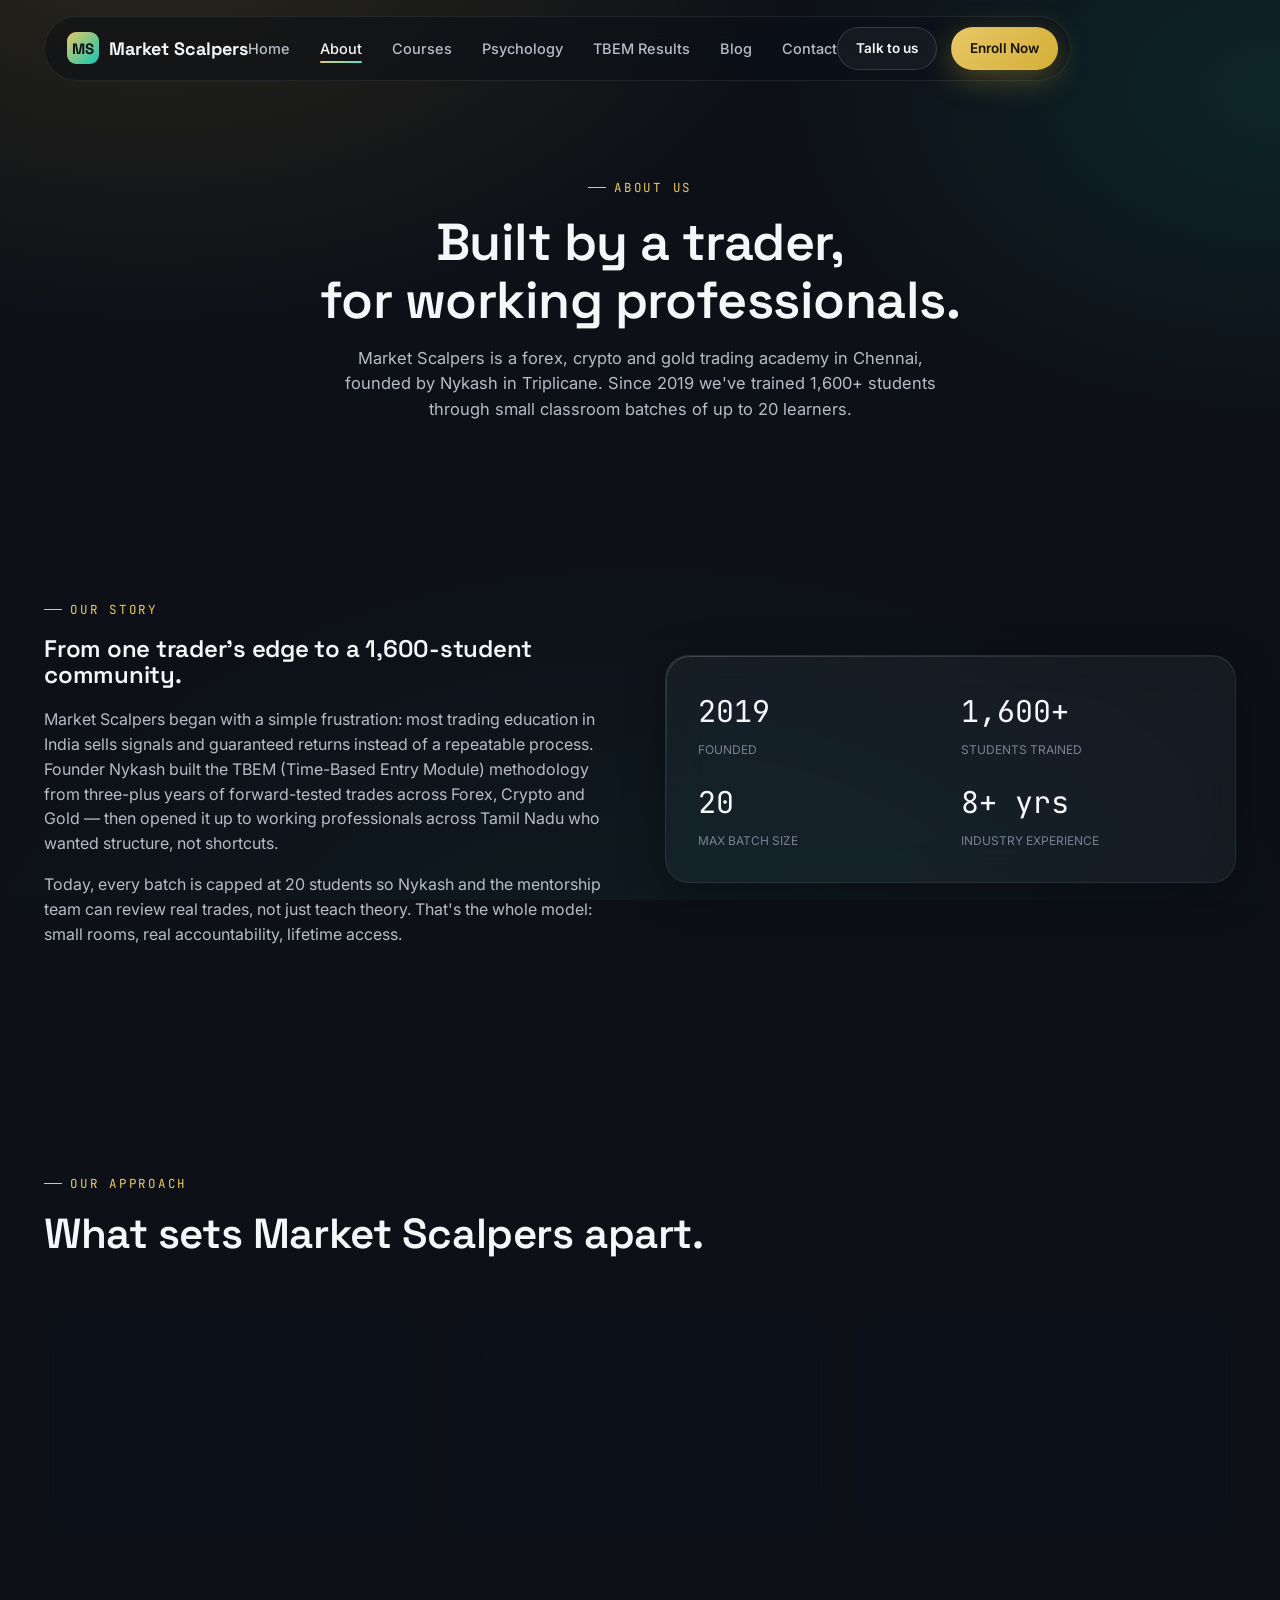
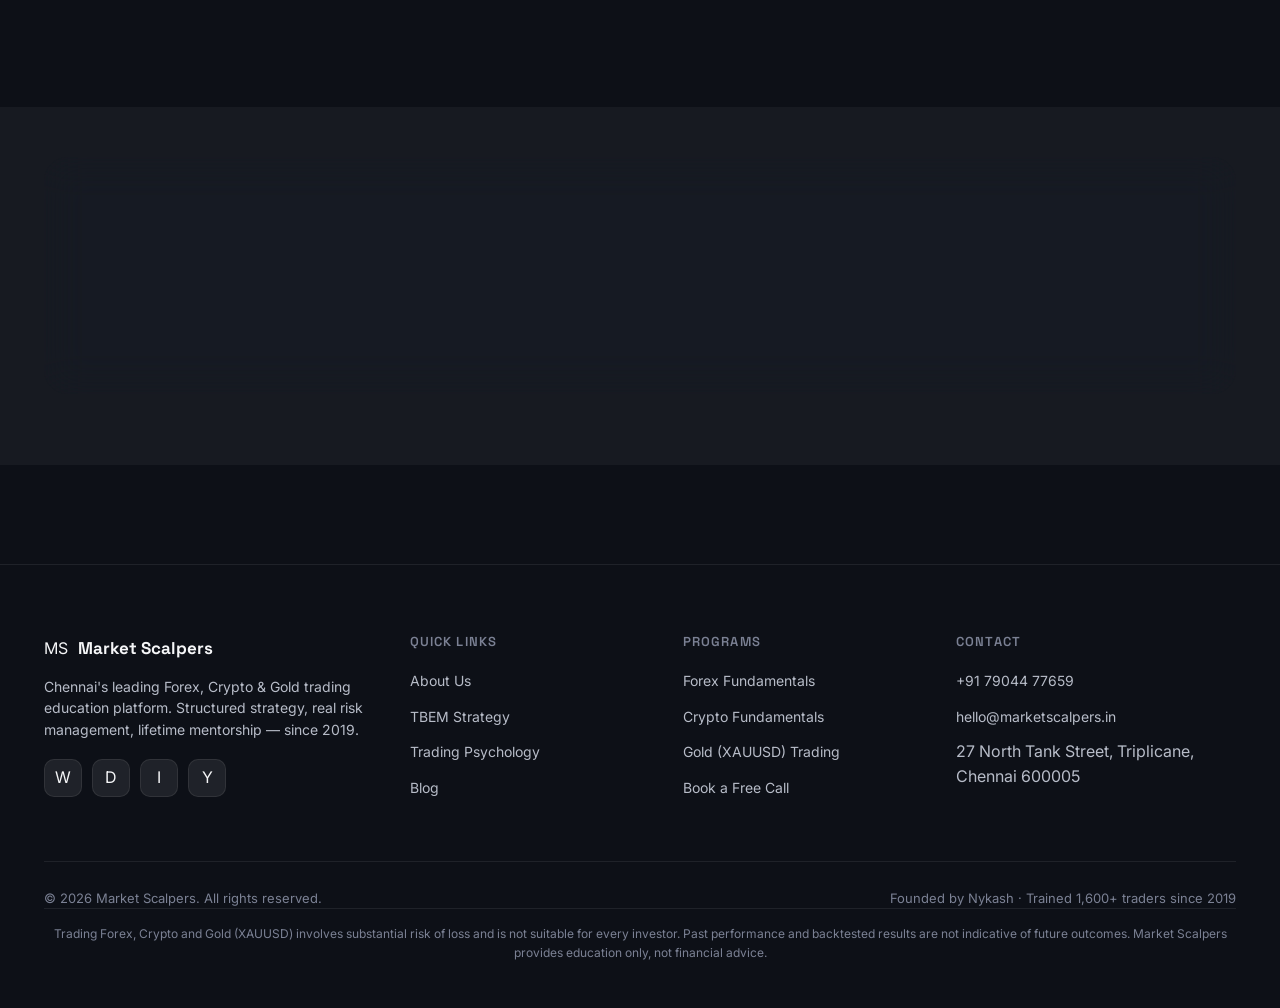
==== about.html @ cc059a49 "MS-WebApp-V1" ====
<!DOCTYPE html>
<html lang="en">
<head>
<meta charset="UTF-8">
<meta name="viewport" content="width=device-width, initial-scale=1.0">
<title>About Us — Market Scalpers | Chennai Trading Academy</title>
<meta name="description" content="Founded by Nykash in Triplicane, Chennai, Market Scalpers has trained 1,600+ traders since 2019 through the proprietary TBEM strategy.">
<link rel="stylesheet" href="css/style.css">
</head>
<body data-page="about">
<div id="nav-mount"></div>

<header class="page-hero">
  <div class="container">
    <div class="eyebrow">About Us</div>
    <h1>Built by a trader,<br>for working professionals.</h1>
    <p>Market Scalpers is a forex, crypto and gold trading academy in Chennai, founded by Nykash in Triplicane. Since 2019 we've trained 1,600+ students through small classroom batches of up to 20 learners.</p>
  </div>
</header>

<section>
  <div class="container">
    <div class="grid grid-2" style="align-items:center; gap:50px;">
      <div class="reveal">
        <div class="eyebrow">Our Story</div>
        <h2 style="margin-bottom:18px;">From one trader's edge to a 1,600-student community.</h2>
        <p style="color:var(--ink-1); margin-bottom:16px;">Market Scalpers began with a simple frustration: most trading education in India sells signals and guaranteed returns instead of a repeatable process. Founder Nykash built the TBEM (Time-Based Entry Module) methodology from three-plus years of forward-tested trades across Forex, Crypto and Gold — then opened it up to working professionals across Tamil Nadu who wanted structure, not shortcuts.</p>
        <p style="color:var(--ink-1);">Today, every batch is capped at 20 students so Nykash and the mentorship team can review real trades, not just teach theory. That's the whole model: small rooms, real accountability, lifetime access.</p>
      </div>
      <div class="glass reveal" style="padding:32px; transition-delay:.1s;">
        <div class="grid grid-2" style="gap:20px;">
          <div><div class="stat-num gold" style="font-size:30px;">2019</div><div class="stat-label" style="color:var(--ink-2); font-size:12px; text-transform:uppercase; margin-top:6px;">Founded</div></div>
          <div><div class="stat-num teal" style="font-size:30px;">1,600+</div><div class="stat-label" style="color:var(--ink-2); font-size:12px; text-transform:uppercase; margin-top:6px;">Students Trained</div></div>
          <div><div class="stat-num gold" style="font-size:30px;">20</div><div class="stat-label" style="color:var(--ink-2); font-size:12px; text-transform:uppercase; margin-top:6px;">Max Batch Size</div></div>
          <div><div class="stat-num teal" style="font-size:30px;">8+ yrs</div><div class="stat-label" style="color:var(--ink-2); font-size:12px; text-transform:uppercase; margin-top:6px;">Industry Experience</div></div>
        </div>
      </div>
    </div>
  </div>
</section>

<section>
  <div class="container">
    <div class="section-head reveal">
      <div class="eyebrow">Our Approach</div>
      <h2>What sets Market Scalpers apart.</h2>
    </div>
    <div class="grid grid-3">
      <div class="feature-card glass reveal">
        <div class="icon">🎯</div>
        <h3>Concept-First Teaching</h3>
        <p>Order Blocks, FVGs, liquidity, rejections and news impact — taught as a decision framework, not a checklist of indicators.</p>
      </div>
      <div class="feature-card glass reveal" style="transition-delay:.08s">
        <div class="icon">🧠</div>
        <h3>Psychology Built In</h3>
        <p>Every program includes a dedicated trading psychology module addressing FOMO, revenge trading and overleveraging.</p>
      </div>
      <div class="feature-card glass reveal" style="transition-delay:.16s">
        <div class="icon">🤝</div>
        <h3>Direct Mentorship</h3>
        <p>Small batches mean direct, personalized guidance from founder Nykash — not a pre-recorded course you watch alone.</p>
      </div>
    </div>
  </div>
</section>

<section>
  <div class="container">
    <div class="glass reveal" style="padding:44px; text-align:center;">
      <h2 style="margin-bottom:16px;">Ready to trade with a system?</h2>
      <p style="color:var(--ink-1); margin-bottom:26px;">Join 1,600+ traders who chose structured education over expensive guesswork.</p>
      <a href="courses.html" class="btn btn-primary">Explore Our Courses</a>
    </div>
  </div>
</section>

<div id="footer-mount"></div>
<script src="js/main.js"></script>
</body>
</html>
---- css/style.css ----
/* ==========================================================================
   MARKET SCALPERS — Design System
   Palette: charcoal-navy base, warm gold (XAU) + electric teal (digital) accent
   Type: Space Grotesk (display) / Inter (body) / JetBrains Mono (data)
   ========================================================================== */

@import url('https://fonts.googleapis.com/css2?family=Space+Grotesk:wght@500;600;700&family=Inter:wght@400;500;600;700&family=JetBrains+Mono:wght@400;500;700&display=swap');

:root{
  /* Core palette */
  --bg-0:#080A10;          /* deepest background */
  --bg-1:#0D1017;          /* base background */
  --bg-2:#12151E;          /* raised background */
  --ink-0:#F5F6F8;         /* primary text */
  --ink-1:#B7BCC8;         /* secondary text */
  --ink-2:#7B8194;         /* muted text */

  --gold-500:#D4AF37;
  --gold-400:#E8C766;
  --gold-glow: rgba(212,175,55,.35);

  --teal-500:#12C7B4;
  --teal-400:#4FE3D3;
  --teal-glow: rgba(18,199,180,.35);

  --red-500:#E5484D;
  --green-500:#2FBF71;

  --line-0: rgba(255,255,255,.08);
  --line-1: rgba(255,255,255,.14);
  --glass-fill: rgba(255,255,255,.045);
  --glass-fill-strong: rgba(255,255,255,.08);

  --radius-s: 10px;
  --radius-m: 16px;
  --radius-l: 24px;
  --radius-xl: 32px;

  --shadow-soft: 0 10px 40px rgba(0,0,0,.35);
  --shadow-deep: 0 25px 70px rgba(0,0,0,.5);

  --ease: cubic-bezier(.16,.8,.28,1);
}

*{box-sizing:border-box; margin:0; padding:0;}
html{scroll-behavior:smooth;}
html,body{height:100%;}

body{
  background: var(--bg-1);
  color: var(--ink-0);
  font-family:'Inter', system-ui, sans-serif;
  font-size:16px;
  line-height:1.55;
  -webkit-font-smoothing:antialiased;
  overflow-x:hidden;
  position:relative;
}

/* Ambient background: layered radial glows + faint grid, gives glass panels something to refract */
body::before{
  content:"";
  position:fixed; inset:0; z-index:-2;
  background:
    radial-gradient(1100px 700px at 12% -10%, rgba(212,175,55,.14), transparent 60%),
    radial-gradient(900px 600px at 100% 10%, rgba(18,199,180,.12), transparent 55%),
    radial-gradient(1200px 900px at 50% 120%, rgba(18,199,180,.08), transparent 60%),
    var(--bg-1);
}
body::after{
  content:"";
  position:fixed; inset:0; z-index:-1; opacity:.35; pointer-events:none;
  background-image:
    linear-gradient(rgba(255,255,255,.025) 1px, transparent 1px),
    linear-gradient(90deg, rgba(255,255,255,.025) 1px, transparent 1px);
  background-size: 42px 42px;
  mask-image: radial-gradient(ellipse 100% 80% at 50% 0%, black, transparent 75%);
}

h1,h2,h3,h4{
  font-family:'Space Grotesk', sans-serif;
  font-weight:600;
  letter-spacing:-.01em;
  line-height:1.12;
  color:var(--ink-0);
}
.mono, .price, .ticker, .stat-num, code{ font-family:'JetBrains Mono', monospace; }

a{ color:inherit; text-decoration:none; }
ul{ list-style:none; }
img{ max-width:100%; display:block; }
button{ font-family:inherit; cursor:pointer; }

.container{
  width:100%;
  max-width:1240px;
  margin:0 auto;
  padding:0 24px;
}
section{ position:relative; padding:110px 0; }
@media (max-width:900px){ section{ padding:76px 0; } }
@media (max-width:560px){ section{ padding:56px 0; } .container{ padding:0 18px; } }

.eyebrow{
  display:inline-flex; align-items:center; gap:8px;
  font-family:'JetBrains Mono', monospace;
  font-size:12.5px; letter-spacing:.14em; text-transform:uppercase;
  color:var(--gold-400);
  margin-bottom:16px;
}
.eyebrow::before{ content:""; width:18px; height:1px; background:var(--gold-400); display:inline-block; }

.section-head{ max-width:680px; margin-bottom:56px; }
.section-head h2{ font-size:clamp(28px,4vw,42px); margin-bottom:14px; }
.section-head p{ color:var(--ink-1); font-size:17px; }

/* ---------- Glassmorphism core ---------- */
.glass{
  background: var(--glass-fill);
  border:1px solid var(--line-0);
  border-radius: var(--radius-l);
  backdrop-filter: blur(20px) saturate(140%);
  -webkit-backdrop-filter: blur(20px) saturate(140%);
  box-shadow: var(--shadow-soft), inset 0 1px 0 rgba(255,255,255,.06);
  position:relative;
}
.glass::before{
  content:"";
  position:absolute; inset:0; border-radius:inherit;
  padding:1px;
  background:linear-gradient(160deg, rgba(255,255,255,.16), rgba(255,255,255,0) 40%);
  -webkit-mask: linear-gradient(#000 0 0) content-box, linear-gradient(#000 0 0);
  -webkit-mask-composite: xor; mask-composite: exclude;
  pointer-events:none;
}
.glass-strong{ background:var(--glass-fill-strong); }

/* ---------- Buttons ---------- */
.btn{
  display:inline-flex; align-items:center; justify-content:center; gap:8px;
  padding:14px 26px; border-radius:999px;
  font-weight:600; font-size:15px;
  border:1px solid transparent;
  transition:transform .25s var(--ease), box-shadow .25s var(--ease), background .25s var(--ease), border-color .25s var(--ease);
  white-space:nowrap;
}
.btn-primary{
  background:linear-gradient(135deg, var(--gold-400), var(--gold-500));
  color:#161006;
  box-shadow:0 8px 30px var(--gold-glow);
}
.btn-primary:hover{ transform:translateY(-2px); box-shadow:0 12px 36px var(--gold-glow); }
.btn-ghost{
  background:var(--glass-fill);
  border-color:var(--line-1);
  color:var(--ink-0);
  backdrop-filter:blur(12px);
}
.btn-ghost:hover{ border-color:var(--teal-500); color:var(--teal-400); transform:translateY(-2px); }
.btn-sm{ padding:10px 18px; font-size:13.5px; }

/* ---------- Nav ---------- */
.site-nav{
  position:fixed; top:0; left:0; right:0; z-index:100;
  padding:16px 0;
}
.nav-inner{
  max-width:1240px; margin:0 auto; padding:0 24px;
  display:flex; align-items:center; justify-content:space-between;
}
.nav-glass{
  background:rgba(13,16,23,.55);
  border:1px solid var(--line-0);
  backdrop-filter:blur(18px) saturate(160%);
  -webkit-backdrop-filter:blur(18px) saturate(160%);
  border-radius:999px;
  padding:10px 12px 10px 22px;
  display:flex; align-items:center; justify-content:space-between;
  transition:background .3s var(--ease), box-shadow .3s var(--ease);
}
.site-nav.scrolled .nav-glass{ box-shadow:var(--shadow-soft); background:rgba(13,16,23,.78); }
.brand{ display:flex; align-items:center; gap:10px; font-family:'Space Grotesk',sans-serif; font-weight:700; font-size:18px; }
.brand .mark{
  width:32px; height:32px; border-radius:9px;
  background:linear-gradient(135deg, var(--gold-400), var(--teal-500));
  display:flex; align-items:center; justify-content:center;
  color:#0B0E14; font-size:15px; font-weight:800;
}
.nav-links{ display:flex; align-items:center; gap:30px; }
.nav-links a{ font-size:14.5px; font-weight:500; color:var(--ink-1); transition:color .2s; position:relative; }
.nav-links a:hover, .nav-links a.active{ color:var(--ink-0); }
.nav-links a.active::after{
  content:""; position:absolute; left:0; right:0; bottom:-6px; height:2px;
  background:linear-gradient(90deg, var(--gold-400), var(--teal-400)); border-radius:2px;
}
.nav-cta{ display:flex; align-items:center; gap:14px; }
.nav-toggle{ display:none; background:none; border:none; color:var(--ink-0); font-size:22px; }

@media (max-width:900px){
  .nav-links{
    position:fixed; top:78px; left:20px; right:20px;
    flex-direction:column; align-items:flex-start; gap:0;
    background:rgba(13,16,23,.92); backdrop-filter:blur(20px);
    border:1px solid var(--line-0); border-radius:20px; padding:10px;
    transform:translateY(-12px) scale(.98); opacity:0; pointer-events:none;
    transition:all .3s var(--ease);
  }
  .nav-links.open{ transform:translateY(0) scale(1); opacity:1; pointer-events:auto; }
  .nav-links a{ width:100%; padding:13px 14px; border-radius:12px; }
  .nav-links a:hover{ background:var(--glass-fill); }
  .nav-toggle{ display:block; }
  .nav-cta .btn-ghost{ display:none; }
}

/* ---------- Ticker strip ---------- */
.ticker-bar{
  position:relative;
  border-top:1px solid var(--line-0); border-bottom:1px solid var(--line-0);
  background:var(--glass-fill);
  backdrop-filter:blur(14px);
  overflow:hidden;
  padding:13px 0;
}
.ticker-track{
  display:flex; gap:0; width:max-content;
  animation:ticker-scroll 38s linear infinite;
}
.ticker-bar:hover .ticker-track{ animation-play-state:paused; }
@keyframes ticker-scroll{ from{ transform:translateX(0);} to{ transform:translateX(-50%);} }
.ticker-item{
  display:flex; align-items:center; gap:10px;
  padding:0 28px; border-right:1px solid var(--line-0);
  font-size:14px; white-space:nowrap;
}
.ticker-item .sym{ font-weight:700; color:var(--ink-0); font-family:'JetBrains Mono',monospace; }
.ticker-item .px{ font-family:'JetBrains Mono',monospace; color:var(--ink-1); }
.ticker-item .chg{ font-family:'JetBrains Mono',monospace; font-weight:600; padding:2px 7px; border-radius:6px; font-size:12.5px; }
.chg.up{ color:var(--green-500); background:rgba(47,191,113,.12); }
.chg.down{ color:var(--red-500); background:rgba(229,72,77,.12); }
.ticker-note{ text-align:center; font-size:11.5px; color:var(--ink-2); padding-top:8px; letter-spacing:.02em; }

/* ---------- Hero ---------- */
.hero{ padding:190px 0 90px; position:relative; }
.hero-grid{ display:grid; grid-template-columns:1.05fr .95fr; gap:60px; align-items:center; }
@media (max-width:980px){ .hero-grid{ grid-template-columns:1fr; } .hero{ padding:150px 0 60px; } }

.hero h1{
  font-size:clamp(38px,5.4vw,64px);
  margin-bottom:22px;
}
.hero h1 .accent{
  background:linear-gradient(120deg, var(--gold-400), var(--teal-400));
  -webkit-background-clip:text; background-clip:text; color:transparent;
}
.hero p.lead{ font-size:18px; color:var(--ink-1); max-width:520px; margin-bottom:34px; }
.hero-cta{ display:flex; gap:14px; flex-wrap:wrap; margin-bottom:44px; }
.hero-stats{ display:flex; gap:36px; flex-wrap:wrap; }
.hero-stats .stat-num{ font-size:26px; font-weight:700; color:var(--ink-0); }
.hero-stats .stat-label{ font-size:12px; color:var(--ink-2); text-transform:uppercase; letter-spacing:.08em; margin-top:4px; }

/* Signature element: annotated chart card */
.chart-card{
  padding:26px; border-radius:var(--radius-xl);
}
.chart-card .chart-head{ display:flex; justify-content:space-between; align-items:center; margin-bottom:18px; }
.chart-card .chart-head .pair{ font-family:'JetBrains Mono',monospace; font-weight:700; font-size:15px; }
.chart-card .chart-head .live-dot{ display:inline-flex; align-items:center; gap:6px; font-size:11.5px; color:var(--teal-400); font-family:'JetBrains Mono',monospace; }
.chart-card .chart-head .live-dot::before{ content:""; width:7px; height:7px; border-radius:50%; background:var(--teal-400); box-shadow:0 0 0 4px var(--teal-glow); animation:pulse 1.8s infinite; }
@keyframes pulse{ 50%{ opacity:.4; } }
.chart-card svg{ width:100%; height:auto; display:block; }
.chart-legend{ display:flex; gap:18px; margin-top:16px; flex-wrap:wrap; }
.chart-legend span{ font-size:12px; color:var(--ink-2); display:flex; align-items:center; gap:6px; }
.chart-legend .dot{ width:8px; height:8px; border-radius:2px; display:inline-block; }

/* ---------- Cards / grids ---------- */
.grid{ display:grid; gap:24px; }
.grid-3{ grid-template-columns:repeat(3,1fr); }
.grid-2{ grid-template-columns:repeat(2,1fr); }
.grid-4{ grid-template-columns:repeat(4,1fr); }
@media (max-width:980px){ .grid-3,.grid-4{ grid-template-columns:repeat(2,1fr);} }
@media (max-width:640px){ .grid-3,.grid-4,.grid-2{ grid-template-columns:1fr;} }

.feature-card{ padding:30px; transition:transform .3s var(--ease), border-color .3s; }
.feature-card:hover{ transform:translateY(-6px); border-color:var(--line-1); }
.feature-card .icon{
  width:46px; height:46px; border-radius:12px; margin-bottom:18px;
  display:flex; align-items:center; justify-content:center;
  background:linear-gradient(135deg, rgba(212,175,55,.18), rgba(18,199,180,.18));
  border:1px solid var(--line-1);
}
.feature-card h3{ font-size:19px; margin-bottom:10px; }
.feature-card p{ color:var(--ink-1); font-size:14.5px; }

/* Stats strip */
.stats-strip{ padding:44px 0; }
.stats-strip .grid{ text-align:center; }
.stats-strip .stat-num{ font-size:34px; font-weight:700; }
.stats-strip .stat-num.gold{ color:var(--gold-400); }
.stats-strip .stat-num.teal{ color:var(--teal-400); }
.stats-strip .stat-label{ color:var(--ink-2); font-size:12.5px; text-transform:uppercase; letter-spacing:.08em; margin-top:6px; }

/* Course cards */
.course-card{ padding:30px; display:flex; flex-direction:column; height:100%; }
.course-card .tag{ align-self:flex-start; font-family:'JetBrains Mono',monospace; font-size:11px; letter-spacing:.1em; text-transform:uppercase; padding:5px 12px; border-radius:999px; margin-bottom:18px; }
.tag.gold-tag{ color:var(--gold-400); background:rgba(212,175,55,.12); border:1px solid rgba(212,175,55,.3); }
.tag.teal-tag{ color:var(--teal-400); background:rgba(18,199,180,.12); border:1px solid rgba(18,199,180,.3); }
.course-card h3{ font-size:22px; margin-bottom:10px; }
.course-card p.desc{ color:var(--ink-1); font-size:14.5px; margin-bottom:22px; flex-grow:1; }
.course-meta{ display:flex; flex-direction:column; gap:9px; margin-bottom:24px; font-size:13.5px; color:var(--ink-1); }
.course-meta .row{ display:flex; align-items:center; gap:9px; }
.course-meta .row svg{ width:15px; height:15px; color:var(--gold-400); flex-shrink:0; }

/* Countdown */
.countdown-card{ padding:36px; display:flex; align-items:center; justify-content:space-between; gap:24px; flex-wrap:wrap; }
.countdown-units{ display:flex; gap:14px; }
.countdown-units .unit{ text-align:center; min-width:64px; }
.countdown-units .unit .n{ font-family:'JetBrains Mono',monospace; font-size:28px; font-weight:700; color:var(--gold-400); }
.countdown-units .unit .l{ font-size:10.5px; color:var(--ink-2); text-transform:uppercase; letter-spacing:.08em; margin-top:3px; }

/* Testimonials carousel */
.testi-wrap{ position:relative; overflow:hidden; }
.testi-track{ display:flex; gap:24px; transition:transform .5s var(--ease); }
.testi-card{ min-width:100%; padding:36px; }
@media (min-width:760px){ .testi-card{ min-width:calc(50% - 12px); } }
.testi-card p.quote{ font-size:16.5px; color:var(--ink-0); margin-bottom:20px; line-height:1.6; }
.testi-who{ display:flex; align-items:center; gap:12px; }
.testi-who .avatar{ width:42px; height:42px; border-radius:50%; background:linear-gradient(135deg,var(--gold-400),var(--teal-500)); display:flex; align-items:center; justify-content:center; font-weight:700; color:#0B0E14; font-size:15px; }
.testi-who .name{ font-weight:600; font-size:14.5px; }
.testi-who .role{ font-size:12.5px; color:var(--ink-2); }
.testi-nav{ display:flex; gap:10px; justify-content:center; margin-top:28px; }
.testi-dot{ width:8px; height:8px; border-radius:50%; background:var(--line-1); border:none; transition:all .25s; }
.testi-dot.active{ width:22px; border-radius:5px; background:linear-gradient(90deg,var(--gold-400),var(--teal-400)); }

/* Blog */
.blog-card{ overflow:hidden; padding:0; display:flex; flex-direction:column; }
.blog-card .thumb{ height:170px; background:linear-gradient(135deg, rgba(212,175,55,.18), rgba(18,199,180,.15)); position:relative; }
.blog-card .thumb .cat{ position:absolute; bottom:12px; left:16px; font-size:11px; font-family:'JetBrains Mono',monospace; text-transform:uppercase; letter-spacing:.08em; color:var(--gold-400); }
.blog-card .body{ padding:24px; }
.blog-card h3{ font-size:18px; margin-bottom:10px; }
.blog-card p{ color:var(--ink-1); font-size:14px; margin-bottom:14px; }
.blog-card .meta{ font-size:12px; color:var(--ink-2); }

/* FAQ accordion */
.faq-item{ border-bottom:1px solid var(--line-0); }
.faq-item:last-child{ border-bottom:none; }
.faq-q{ width:100%; display:flex; justify-content:space-between; align-items:center; padding:22px 4px; background:none; border:none; color:var(--ink-0); font-size:16px; font-weight:500; text-align:left; }
.faq-q .plus{ transition:transform .3s var(--ease); color:var(--gold-400); font-size:20px; flex-shrink:0; margin-left:16px; }
.faq-item.open .faq-q .plus{ transform:rotate(45deg); }
.faq-a{ max-height:0; overflow:hidden; transition:max-height .35s var(--ease); }
.faq-a p{ padding:0 4px 22px; color:var(--ink-1); font-size:14.5px; }

/* Forms */
.form-glass{ padding:36px; }
.field{ margin-bottom:18px; }
.field label{ display:block; font-size:13px; color:var(--ink-1); margin-bottom:8px; }
.field input, .field select, .field textarea{
  width:100%; padding:13px 16px; border-radius:12px;
  background:rgba(255,255,255,.04); border:1px solid var(--line-0);
  color:var(--ink-0); font-family:inherit; font-size:14.5px;
  transition:border-color .25s;
}
.field input:focus, .field select:focus, .field textarea:focus{
  outline:none; border-color:var(--teal-500);
}
.field textarea{ resize:vertical; min-height:110px; }
.form-note{ font-size:12.5px; color:var(--ink-2); margin-top:16px; }

/* Contact page layout */
.contact-grid{ display:grid; grid-template-columns:1fr 1fr; gap:32px; }
@media (max-width:860px){ .contact-grid{ grid-template-columns:1fr; } }
.contact-info-card{ padding:32px; display:flex; flex-direction:column; gap:22px; }
.contact-info-card .row{ display:flex; gap:14px; align-items:flex-start; }
.contact-info-card .row .ic{ width:38px; height:38px; border-radius:10px; background:var(--glass-fill-strong); display:flex; align-items:center; justify-content:center; flex-shrink:0; color:var(--gold-400); }
.contact-info-card .row h4{ font-size:14.5px; margin-bottom:3px; }
.contact-info-card .row p, .contact-info-card .row a{ font-size:14px; color:var(--ink-1); }
.social-row{ display:flex; gap:10px; margin-top:6px; }
.social-row a{ width:38px; height:38px; border-radius:10px; background:var(--glass-fill-strong); display:flex; align-items:center; justify-content:center; border:1px solid var(--line-0); transition:all .25s; }
.social-row a:hover{ border-color:var(--teal-500); color:var(--teal-400); transform:translateY(-2px); }

/* Page hero (inner pages) */
.page-hero{ padding:170px 0 60px; text-align:center; }
.page-hero .eyebrow{ justify-content:center; }
.page-hero h1{ font-size:clamp(32px,5vw,52px); }
.page-hero p{ color:var(--ink-1); max-width:600px; margin:16px auto 0; font-size:16.5px; }

/* Footer */
.site-footer{ border-top:1px solid var(--line-0); padding:70px 0 30px; margin-top:60px; }
.footer-grid{ display:grid; grid-template-columns:1.4fr 1fr 1fr 1.2fr; gap:40px; margin-bottom:50px; }
@media (max-width:860px){ .footer-grid{ grid-template-columns:1fr 1fr; } }
@media (max-width:560px){ .footer-grid{ grid-template-columns:1fr; } }
.footer-grid h4{ font-size:13px; text-transform:uppercase; letter-spacing:.08em; color:var(--ink-2); margin-bottom:18px; }
.footer-grid p{ color:var(--ink-1); font-size:14px; }
.footer-grid ul li{ margin-bottom:11px; }
.footer-grid ul a{ color:var(--ink-1); font-size:14px; transition:color .2s; }
.footer-grid ul a:hover{ color:var(--gold-400); }
.footer-bottom{ display:flex; justify-content:space-between; align-items:center; flex-wrap:wrap; gap:14px; padding-top:26px; border-top:1px solid var(--line-0); font-size:13px; color:var(--ink-2); }
.footer-brand{ display:flex; align-items:center; gap:10px; margin-bottom:14px; }

/* Reveal on scroll */
.reveal{ opacity:0; transform:translateY(24px); transition:opacity .7s var(--ease), transform .7s var(--ease); }
.reveal.in{ opacity:1; transform:translateY(0); }

/* Risk disclosure banner */
.disclosure{ font-size:12px; color:var(--ink-2); text-align:center; padding:16px 0; border-top:1px solid var(--line-0); }

@media (prefers-reduced-motion: reduce){
  *{ animation-duration:0.001ms !important; animation-iteration-count:1 !important; transition-duration:0.001ms !important; scroll-behavior:auto !important; }
}

:focus-visible{ outline:2px solid var(--teal-400); outline-offset:3px; }
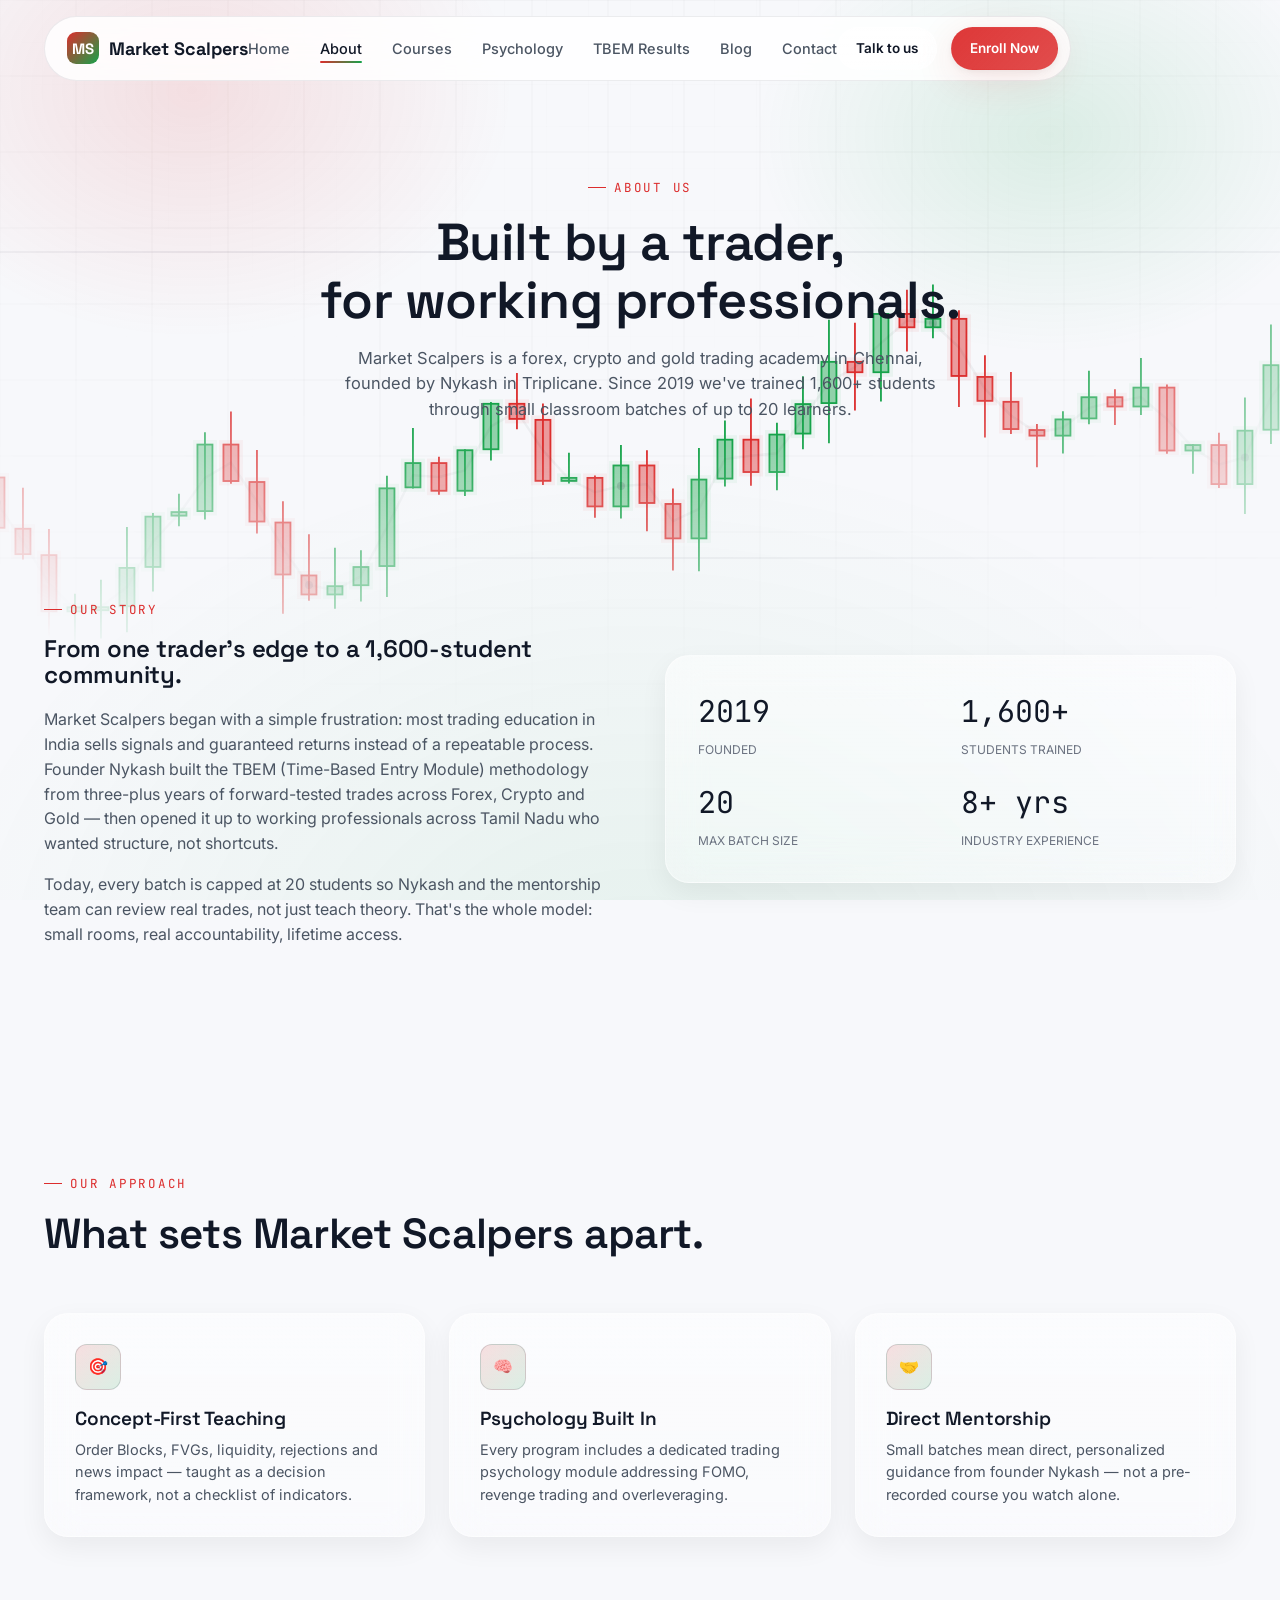
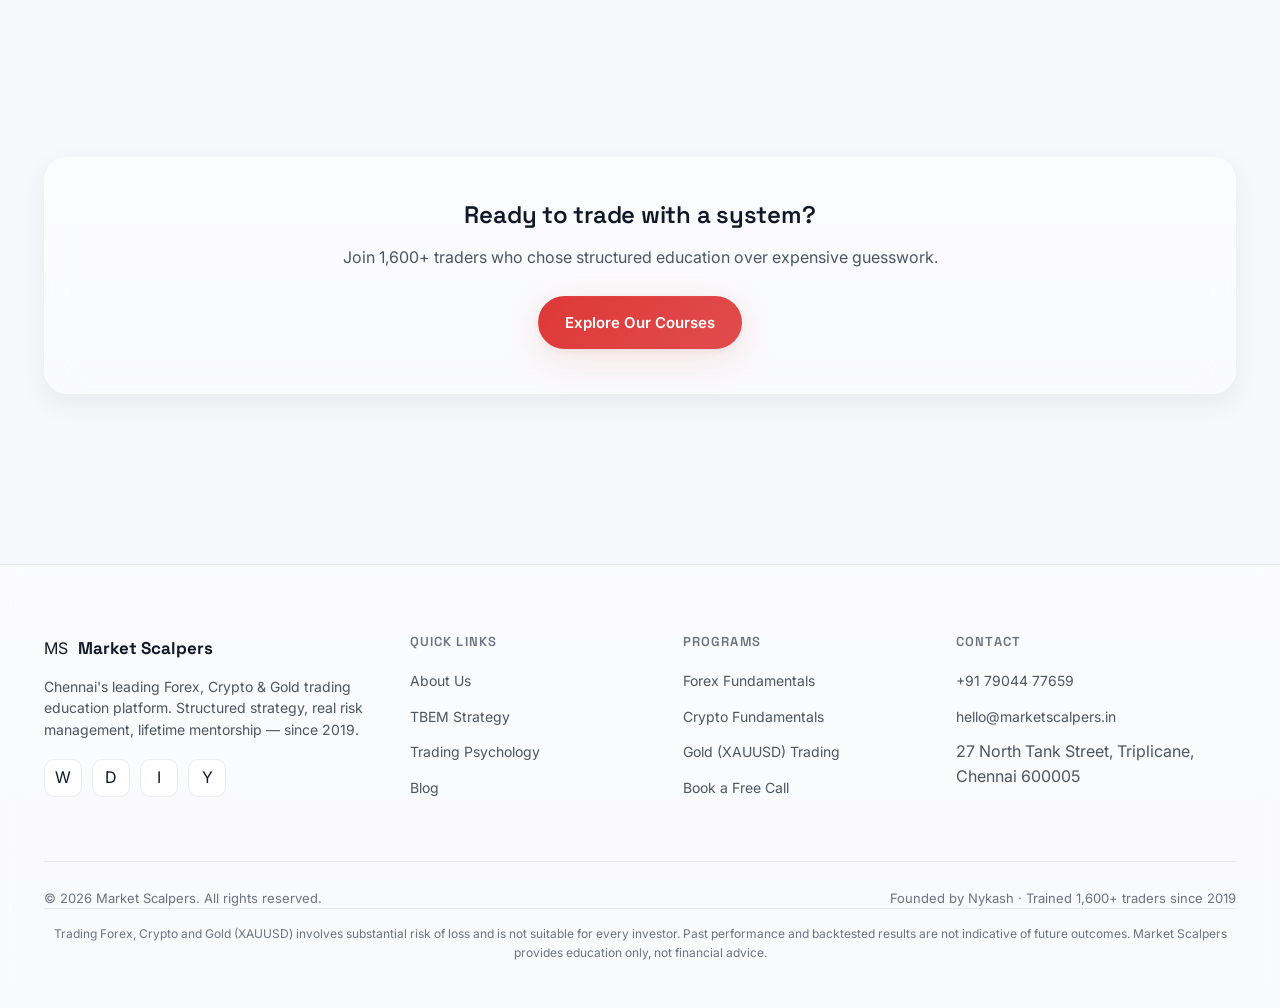
==== commit 56169195: "Turned into white" ====
--- a/about.html
+++ b/about.html
@@ -1,81 +1,117 @@
 <!DOCTYPE html>
 <html lang="en">
+
 <head>
-<meta charset="UTF-8">
-<meta name="viewport" content="width=device-width, initial-scale=1.0">
-<title>About Us — Market Scalpers | Chennai Trading Academy</title>
-<meta name="description" content="Founded by Nykash in Triplicane, Chennai, Market Scalpers has trained 1,600+ traders since 2019 through the proprietary TBEM strategy.">
-<link rel="stylesheet" href="css/style.css">
+  <meta charset="UTF-8">
+  <meta name="viewport" content="width=device-width, initial-scale=1.0">
+  <title>About Us — Market Scalpers | Chennai Trading Academy</title>
+  <meta name="description"
+    content="Founded by Nykash in Triplicane, Chennai, Market Scalpers has trained 1,600+ traders since 2019 through the proprietary TBEM strategy.">
+  <link rel="stylesheet" href="css/style.css">
 </head>
+
 <body data-page="about">
-<div id="nav-mount"></div>
+  <canvas id="candlesBg"></canvas>
+  <div id="nav-mount"></div>
 
-<header class="page-hero">
-  <div class="container">
-    <div class="eyebrow">About Us</div>
-    <h1>Built by a trader,<br>for working professionals.</h1>
-    <p>Market Scalpers is a forex, crypto and gold trading academy in Chennai, founded by Nykash in Triplicane. Since 2019 we've trained 1,600+ students through small classroom batches of up to 20 learners.</p>
-  </div>
-</header>
+  <header class="page-hero">
+    <div class="container">
+      <div class="eyebrow">About Us</div>
+      <h1>Built by a trader,<br>for working professionals.</h1>
+      <p>Market Scalpers is a forex, crypto and gold trading academy in Chennai, founded by Nykash in Triplicane. Since
+        2019 we've trained 1,600+ students through small classroom batches of up to 20 learners.</p>
+    </div>
+  </header>
 
-<section>
-  <div class="container">
-    <div class="grid grid-2" style="align-items:center; gap:50px;">
-      <div class="reveal">
-        <div class="eyebrow">Our Story</div>
-        <h2 style="margin-bottom:18px;">From one trader's edge to a 1,600-student community.</h2>
-        <p style="color:var(--ink-1); margin-bottom:16px;">Market Scalpers began with a simple frustration: most trading education in India sells signals and guaranteed returns instead of a repeatable process. Founder Nykash built the TBEM (Time-Based Entry Module) methodology from three-plus years of forward-tested trades across Forex, Crypto and Gold — then opened it up to working professionals across Tamil Nadu who wanted structure, not shortcuts.</p>
-        <p style="color:var(--ink-1);">Today, every batch is capped at 20 students so Nykash and the mentorship team can review real trades, not just teach theory. That's the whole model: small rooms, real accountability, lifetime access.</p>
-      </div>
-      <div class="glass reveal" style="padding:32px; transition-delay:.1s;">
-        <div class="grid grid-2" style="gap:20px;">
-          <div><div class="stat-num gold" style="font-size:30px;">2019</div><div class="stat-label" style="color:var(--ink-2); font-size:12px; text-transform:uppercase; margin-top:6px;">Founded</div></div>
-          <div><div class="stat-num teal" style="font-size:30px;">1,600+</div><div class="stat-label" style="color:var(--ink-2); font-size:12px; text-transform:uppercase; margin-top:6px;">Students Trained</div></div>
-          <div><div class="stat-num gold" style="font-size:30px;">20</div><div class="stat-label" style="color:var(--ink-2); font-size:12px; text-transform:uppercase; margin-top:6px;">Max Batch Size</div></div>
-          <div><div class="stat-num teal" style="font-size:30px;">8+ yrs</div><div class="stat-label" style="color:var(--ink-2); font-size:12px; text-transform:uppercase; margin-top:6px;">Industry Experience</div></div>
+  <section>
+    <div class="container">
+      <div class="grid grid-2" style="align-items:center; gap:50px;">
+        <div class="reveal">
+          <div class="eyebrow">Our Story</div>
+          <h2 style="margin-bottom:18px;">From one trader's edge to a 1,600-student community.</h2>
+          <p style="color:var(--ink-1); margin-bottom:16px;">Market Scalpers began with a simple frustration: most
+            trading education in India sells signals and guaranteed returns instead of a repeatable process. Founder
+            Nykash built the TBEM (Time-Based Entry Module) methodology from three-plus years of forward-tested trades
+            across Forex, Crypto and Gold — then opened it up to working professionals across Tamil Nadu who wanted
+            structure, not shortcuts.</p>
+          <p style="color:var(--ink-1);">Today, every batch is capped at 20 students so Nykash and the mentorship team
+            can review real trades, not just teach theory. That's the whole model: small rooms, real accountability,
+            lifetime access.</p>
+        </div>
+        <div class="glass reveal" style="padding:32px; transition-delay:.1s;">
+          <div class="grid grid-2" style="gap:20px;">
+            <div>
+              <div class="stat-num red" style="font-size:30px;">2019</div>
+              <div class="stat-label"
+                style="color:var(--ink-2); font-size:12px; text-transform:uppercase; margin-top:6px;">Founded</div>
+            </div>
+            <div>
+              <div class="stat-num green" style="font-size:30px;">1,600+</div>
+              <div class="stat-label"
+                style="color:var(--ink-2); font-size:12px; text-transform:uppercase; margin-top:6px;">Students Trained
+              </div>
+            </div>
+            <div>
+              <div class="stat-num red" style="font-size:30px;">20</div>
+              <div class="stat-label"
+                style="color:var(--ink-2); font-size:12px; text-transform:uppercase; margin-top:6px;">Max Batch Size
+              </div>
+            </div>
+            <div>
+              <div class="stat-num green" style="font-size:30px;">8+ yrs</div>
+              <div class="stat-label"
+                style="color:var(--ink-2); font-size:12px; text-transform:uppercase; margin-top:6px;">Industry
+                Experience</div>
+            </div>
+          </div>
         </div>
       </div>
     </div>
-  </div>
-</section>
+  </section>
 
-<section>
-  <div class="container">
-    <div class="section-head reveal">
-      <div class="eyebrow">Our Approach</div>
-      <h2>What sets Market Scalpers apart.</h2>
-    </div>
-    <div class="grid grid-3">
-      <div class="feature-card glass reveal">
-        <div class="icon">🎯</div>
-        <h3>Concept-First Teaching</h3>
-        <p>Order Blocks, FVGs, liquidity, rejections and news impact — taught as a decision framework, not a checklist of indicators.</p>
+  <section>
+    <div class="container">
+      <div class="section-head reveal">
+        <div class="eyebrow">Our Approach</div>
+        <h2>What sets Market Scalpers apart.</h2>
       </div>
-      <div class="feature-card glass reveal" style="transition-delay:.08s">
-        <div class="icon">🧠</div>
-        <h3>Psychology Built In</h3>
-        <p>Every program includes a dedicated trading psychology module addressing FOMO, revenge trading and overleveraging.</p>
-      </div>
-      <div class="feature-card glass reveal" style="transition-delay:.16s">
-        <div class="icon">🤝</div>
-        <h3>Direct Mentorship</h3>
-        <p>Small batches mean direct, personalized guidance from founder Nykash — not a pre-recorded course you watch alone.</p>
+      <div class="grid grid-3">
+        <div class="feature-card glass reveal">
+          <div class="icon">🎯</div>
+          <h3>Concept-First Teaching</h3>
+          <p>Order Blocks, FVGs, liquidity, rejections and news impact — taught as a decision framework, not a checklist
+            of indicators.</p>
+        </div>
+        <div class="feature-card glass reveal" style="transition-delay:.08s">
+          <div class="icon">🧠</div>
+          <h3>Psychology Built In</h3>
+          <p>Every program includes a dedicated trading psychology module addressing FOMO, revenge trading and
+            overleveraging.</p>
+        </div>
+        <div class="feature-card glass reveal" style="transition-delay:.16s">
+          <div class="icon">🤝</div>
+          <h3>Direct Mentorship</h3>
+          <p>Small batches mean direct, personalized guidance from founder Nykash — not a pre-recorded course you watch
+            alone.</p>
+        </div>
       </div>
     </div>
-  </div>
-</section>
+  </section>
 
-<section>
-  <div class="container">
-    <div class="glass reveal" style="padding:44px; text-align:center;">
-      <h2 style="margin-bottom:16px;">Ready to trade with a system?</h2>
-      <p style="color:var(--ink-1); margin-bottom:26px;">Join 1,600+ traders who chose structured education over expensive guesswork.</p>
-      <a href="courses.html" class="btn btn-primary">Explore Our Courses</a>
+  <section>
+    <div class="container">
+      <div class="glass reveal" style="padding:44px; text-align:center;">
+        <h2 style="margin-bottom:16px;">Ready to trade with a system?</h2>
+        <p style="color:var(--ink-1); margin-bottom:26px;">Join 1,600+ traders who chose structured education over
+          expensive guesswork.</p>
+        <a href="courses.html" class="btn btn-primary">Explore Our Courses</a>
+      </div>
     </div>
-  </div>
-</section>
+  </section>
 
-<div id="footer-mount"></div>
-<script src="js/main.js"></script>
+  <div id="footer-mount"></div>
+  <script src="js/main.js"></script>
+  <script src="js/candles-bg.js"></script>
 </body>
-</html>
+
+</html>
--- a/css/style.css
+++ b/css/style.css
@@ -1,410 +1,1391 @@
 /* ==========================================================================
    MARKET SCALPERS — Design System
-   Palette: charcoal-navy base, warm gold (XAU) + electric teal (digital) accent
+   Palette: white base with bold red/green market accents
    Type: Space Grotesk (display) / Inter (body) / JetBrains Mono (data)
    ========================================================================== */
 
 @import url('https://fonts.googleapis.com/css2?family=Space+Grotesk:wght@500;600;700&family=Inter:wght@400;500;600;700&family=JetBrains+Mono:wght@400;500;700&display=swap');
 
-:root{
+:root {
   /* Core palette */
-  --bg-0:#080A10;          /* deepest background */
-  --bg-1:#0D1017;          /* base background */
-  --bg-2:#12151E;          /* raised background */
-  --ink-0:#F5F6F8;         /* primary text */
-  --ink-1:#B7BCC8;         /* secondary text */
-  --ink-2:#7B8194;         /* muted text */
-
-  --gold-500:#D4AF37;
-  --gold-400:#E8C766;
-  --gold-glow: rgba(212,175,55,.35);
-
-  --teal-500:#12C7B4;
-  --teal-400:#4FE3D3;
-  --teal-glow: rgba(18,199,180,.35);
-
-  --red-500:#E5484D;
-  --green-500:#2FBF71;
-
-  --line-0: rgba(255,255,255,.08);
-  --line-1: rgba(255,255,255,.14);
-  --glass-fill: rgba(255,255,255,.045);
-  --glass-fill-strong: rgba(255,255,255,.08);
+  --bg-0: #FFFFFF;
+  /* deepest background */
+  --bg-1: #F7F8FB;
+  /* base background */
+  --bg-2: #E7EBF0;
+  /* raised background */
+  --ink-0: #111827;
+  /* primary text */
+  --ink-1: #4B5563;
+  /* secondary text */
+  --ink-2: #6B7280;
+  /* muted text */
+
+  --red-500: #DC2D2D;
+  --red-400: #E53E3E;
+  --red-glow: rgba(220, 45, 45, .22);
+  --gold-500: var(--red-500);
+  --gold-400: var(--red-400);
+  --gold-glow: var(--red-glow);
+
+  --green-500: #16A34A;
+  --green-400: #4ADE80;
+  --green-glow: rgba(22, 163, 74, .2);
+  --teal-500: var(--green-500);
+  --teal-400: var(--green-400);
+  --teal-glow: var(--green-glow);
+
+  /* Glassmorphism helpers */
+  --glass-fill: rgba(255,255,255,0.62);
+  --glass-fill-strong: rgba(255,255,255,0.86);
+  --glass-border: rgba(255,255,255,0.45);
+  --glass-edge: rgba(255,255,255,0.06);
+
+  --line-0: rgba(17, 24, 39, .08);
+  --line-1: rgba(17, 24, 39, .14);
+  --glass-fill: rgba(255, 255, 255, .78);
+  --glass-fill-strong: rgba(255, 255, 255, .92);
 
   --radius-s: 10px;
   --radius-m: 16px;
   --radius-l: 24px;
   --radius-xl: 32px;
 
-  --shadow-soft: 0 10px 40px rgba(0,0,0,.35);
-  --shadow-deep: 0 25px 70px rgba(0,0,0,.5);
-
-  --ease: cubic-bezier(.16,.8,.28,1);
-}
-
-*{box-sizing:border-box; margin:0; padding:0;}
-html{scroll-behavior:smooth;}
-html,body{height:100%;}
-
-body{
+  --shadow-soft: 0 10px 30px rgba(17, 24, 39, .08);
+  --shadow-deep: 0 25px 60px rgba(17, 24, 39, .12);
+
+  --ease: cubic-bezier(.16, .8, .28, 1);
+}
+
+#candlesBg {
+  position: fixed;
+  inset: 0;
+  z-index: -3;
+  width: 100%;
+  height: 100%;
+  pointer-events: none;
+  mask-image: radial-gradient(ellipse 90% 75% at 50% 20%, black 40%, transparent 85%);
+  -webkit-mask-image: radial-gradient(ellipse 90% 75% at 50% 20%, black 40%, transparent 85%);
+}
+
+* {
+  box-sizing: border-box;
+  margin: 0;
+  padding: 0;
+}
+
+html {
+  scroll-behavior: smooth;
+}
+
+html,
+body {
+  height: 100%;
+}
+
+body {
   background: var(--bg-1);
   color: var(--ink-0);
-  font-family:'Inter', system-ui, sans-serif;
-  font-size:16px;
-  line-height:1.55;
-  -webkit-font-smoothing:antialiased;
-  overflow-x:hidden;
-  position:relative;
-}
-
-/* Ambient background: layered radial glows + faint grid, gives glass panels something to refract */
-body::before{
-  content:"";
-  position:fixed; inset:0; z-index:-2;
+  font-family: 'Inter', system-ui, sans-serif;
+  font-size: 16px;
+  line-height: 1.55;
+  -webkit-font-smoothing: antialiased;
+  overflow-x: hidden;
+  position: relative;
+}
+
+/* Ambient background: soft market glow with red/green highlights */
+body::before {
+  content: "";
+  position: fixed;
+  inset: 0;
+  z-index: -2;
   background:
-    radial-gradient(1100px 700px at 12% -10%, rgba(212,175,55,.14), transparent 60%),
-    radial-gradient(900px 600px at 100% 10%, rgba(18,199,180,.12), transparent 55%),
-    radial-gradient(1200px 900px at 50% 120%, rgba(18,199,180,.08), transparent 60%),
-    var(--bg-1);
-}
-body::after{
-  content:"";
-  position:fixed; inset:0; z-index:-1; opacity:.35; pointer-events:none;
+    radial-gradient(700px 540px at 15% 10%, rgba(220, 45, 45, .12), transparent 46%),
+    radial-gradient(700px 520px at 82% 15%, rgba(22, 163, 74, .12), transparent 42%),
+    radial-gradient(1200px 900px at 50% 110%, rgba(22, 163, 74, .08), transparent 60%);
+}
+
+body::after {
+  content: "";
+  position: fixed;
+  inset: 0;
+  z-index: -1;
+  opacity: .28;
+  pointer-events: none;
   background-image:
-    linear-gradient(rgba(255,255,255,.025) 1px, transparent 1px),
-    linear-gradient(90deg, rgba(255,255,255,.025) 1px, transparent 1px);
+    linear-gradient(rgba(17, 24, 39, .04) 1px, transparent 1px),
+    linear-gradient(90deg, rgba(17, 24, 39, .04) 1px, transparent 1px);
   background-size: 42px 42px;
   mask-image: radial-gradient(ellipse 100% 80% at 50% 0%, black, transparent 75%);
 }
 
-h1,h2,h3,h4{
-  font-family:'Space Grotesk', sans-serif;
-  font-weight:600;
-  letter-spacing:-.01em;
-  line-height:1.12;
-  color:var(--ink-0);
-}
-.mono, .price, .ticker, .stat-num, code{ font-family:'JetBrains Mono', monospace; }
-
-a{ color:inherit; text-decoration:none; }
-ul{ list-style:none; }
-img{ max-width:100%; display:block; }
-button{ font-family:inherit; cursor:pointer; }
-
-.container{
-  width:100%;
-  max-width:1240px;
-  margin:0 auto;
-  padding:0 24px;
-}
-section{ position:relative; padding:110px 0; }
-@media (max-width:900px){ section{ padding:76px 0; } }
-@media (max-width:560px){ section{ padding:56px 0; } .container{ padding:0 18px; } }
-
-.eyebrow{
-  display:inline-flex; align-items:center; gap:8px;
-  font-family:'JetBrains Mono', monospace;
-  font-size:12.5px; letter-spacing:.14em; text-transform:uppercase;
-  color:var(--gold-400);
-  margin-bottom:16px;
-}
-.eyebrow::before{ content:""; width:18px; height:1px; background:var(--gold-400); display:inline-block; }
-
-.section-head{ max-width:680px; margin-bottom:56px; }
-.section-head h2{ font-size:clamp(28px,4vw,42px); margin-bottom:14px; }
-.section-head p{ color:var(--ink-1); font-size:17px; }
+h1,
+h2,
+h3,
+h4 {
+  font-family: 'Space Grotesk', sans-serif;
+  font-weight: 600;
+  letter-spacing: -.01em;
+  line-height: 1.12;
+  color: var(--ink-0);
+}
+
+.mono,
+.price,
+.ticker,
+.stat-num,
+code {
+  font-family: 'JetBrains Mono', monospace;
+}
+
+a {
+  color: inherit;
+  text-decoration: none;
+}
+
+ul {
+  list-style: none;
+}
+
+img {
+  max-width: 100%;
+  display: block;
+}
+
+button {
+  font-family: inherit;
+  cursor: pointer;
+}
+
+.container {
+  width: 100%;
+  max-width: 1240px;
+  margin: 0 auto;
+  padding: 0 24px;
+}
+
+section {
+  position: relative;
+  padding: 110px 0;
+}
+
+@media (max-width:900px) {
+  section {
+    padding: 76px 0;
+  }
+}
+
+@media (max-width:560px) {
+  section {
+    padding: 56px 0;
+  }
+
+  .container {
+    padding: 0 18px;
+  }
+}
+
+.eyebrow {
+  display: inline-flex;
+  align-items: center;
+  gap: 8px;
+  font-family: 'JetBrains Mono', monospace;
+  font-size: 12.5px;
+  letter-spacing: .14em;
+  text-transform: uppercase;
+  color: var(--red-500);
+  margin-bottom: 16px;
+}
+
+.eyebrow::before {
+  content: "";
+  width: 18px;
+  height: 1px;
+  background: var(--red-500);
+  display: inline-block;
+}
+
+.section-head {
+  max-width: 680px;
+  margin-bottom: 56px;
+}
+
+.section-head h2 {
+  font-size: clamp(28px, 4vw, 42px);
+  margin-bottom: 14px;
+}
+
+.section-head p {
+  color: var(--ink-1);
+  font-size: 17px;
+}
 
 /* ---------- Glassmorphism core ---------- */
-.glass{
-  background: var(--glass-fill);
-  border:1px solid var(--line-0);
+.glass {
+  background: linear-gradient(180deg, rgba(255,255,255,0.56), rgba(255,255,255,0.34));
+  border: 1px solid var(--glass-border);
   border-radius: var(--radius-l);
-  backdrop-filter: blur(20px) saturate(140%);
-  -webkit-backdrop-filter: blur(20px) saturate(140%);
-  box-shadow: var(--shadow-soft), inset 0 1px 0 rgba(255,255,255,.06);
-  position:relative;
-}
-.glass::before{
-  content:"";
-  position:absolute; inset:0; border-radius:inherit;
-  padding:1px;
-  background:linear-gradient(160deg, rgba(255,255,255,.16), rgba(255,255,255,0) 40%);
+  backdrop-filter: blur(18px) saturate(130%);
+  -webkit-backdrop-filter: blur(18px) saturate(130%);
+  box-shadow: 0 10px 28px rgba(2,6,23,0.06), inset 0 1px 0 var(--glass-edge);
+  position: relative;
+}
+
+.glass::before {
+  content: "";
+  position: absolute;
+  inset: 0;
+  border-radius: inherit;
+  padding: 1px;
+  background: linear-gradient(160deg, rgba(255, 255, 255, .16), rgba(255, 255, 255, 0) 40%);
   -webkit-mask: linear-gradient(#000 0 0) content-box, linear-gradient(#000 0 0);
-  -webkit-mask-composite: xor; mask-composite: exclude;
-  pointer-events:none;
-}
-.glass-strong{ background:var(--glass-fill-strong); }
+  -webkit-mask-composite: xor;
+  mask-composite: exclude;
+  pointer-events: none;
+}
+
+.glass-strong {
+  background: var(--glass-fill-strong);
+}
+
+/* ---------- Component-level glass refinements ---------- */
+.nav-glass {
+  display:flex;
+  align-items:center;
+  justify-content:space-between;
+  padding:10px 18px;
+  background: linear-gradient(180deg, rgba(255,255,255,0.38), rgba(255,255,255,0.18));
+  border: 1px solid rgba(255,255,255,0.32);
+  backdrop-filter: blur(12px) saturate(110%);
+  -webkit-backdrop-filter: blur(12px) saturate(110%);
+}
+
+.hero {
+  padding:56px 0 84px;
+}
+.hero .container .reveal {
+  background: linear-gradient(180deg, rgba(255,255,255,0.62), rgba(255,255,255,0.38));
+  border-radius: 18px;
+  padding: 28px;
+  border: 1px solid var(--glass-border);
+  box-shadow: 0 18px 48px rgba(2,6,23,0.06);
+}
+
+.site-footer {
+  background: linear-gradient(180deg, rgba(255,255,255,0.48), rgba(255,255,255,0.28));
+  border-top: 1px solid rgba(255,255,255,0.06);
+  backdrop-filter: blur(8px) saturate(105%);
+  padding:36px 0 28px;
+}
+
+.ticker-bar {
+  background: linear-gradient(90deg, rgba(255,255,255,0.06), rgba(255,255,255,0.02));
+  border-bottom: 1px solid rgba(255,255,255,0.04);
+}
+
+.chart-card {
+  background: linear-gradient(180deg, rgba(255,255,255,0.62), rgba(255,255,255,0.38));
+  border: 1px solid var(--glass-border);
+  box-shadow: 0 28px 80px rgba(2,6,23,0.06);
+}
 
 /* ---------- Buttons ---------- */
-.btn{
-  display:inline-flex; align-items:center; justify-content:center; gap:8px;
-  padding:14px 26px; border-radius:999px;
-  font-weight:600; font-size:15px;
-  border:1px solid transparent;
-  transition:transform .25s var(--ease), box-shadow .25s var(--ease), background .25s var(--ease), border-color .25s var(--ease);
-  white-space:nowrap;
-}
-.btn-primary{
-  background:linear-gradient(135deg, var(--gold-400), var(--gold-500));
-  color:#161006;
-  box-shadow:0 8px 30px var(--gold-glow);
-}
-.btn-primary:hover{ transform:translateY(-2px); box-shadow:0 12px 36px var(--gold-glow); }
-.btn-ghost{
-  background:var(--glass-fill);
-  border-color:var(--line-1);
-  color:var(--ink-0);
-  backdrop-filter:blur(12px);
-}
-.btn-ghost:hover{ border-color:var(--teal-500); color:var(--teal-400); transform:translateY(-2px); }
-.btn-sm{ padding:10px 18px; font-size:13.5px; }
+.btn {
+  display: inline-flex;
+  align-items: center;
+  justify-content: center;
+  gap: 8px;
+  padding: 14px 26px;
+  border-radius: 999px;
+  font-weight: 600;
+  font-size: 15px;
+  border: 1px solid transparent;
+  transition: transform .25s var(--ease), box-shadow .25s var(--ease), background .25s var(--ease), border-color .25s var(--ease);
+  white-space: nowrap;
+}
+
+.btn-primary {
+  background: linear-gradient(135deg, rgba(220,45,45,0.95), rgba(220,45,45,0.85));
+  color: #FFFFFF;
+  box-shadow: 0 10px 40px rgba(220,45,45,0.12), 0 2px 6px rgba(0,0,0,0.06);
+}
+
+.btn-primary:hover {
+  transform: translateY(-2px);
+  box-shadow: 0 12px 36px var(--red-glow);
+}
+
+.btn-ghost {
+  background: linear-gradient(180deg, rgba(255,255,255,0.42), rgba(255,255,255,0.28));
+  border: 1px solid var(--glass-border);
+  color: var(--ink-0);
+  backdrop-filter: blur(10px) saturate(120%);
+}
+
+.btn-ghost:hover {
+  border-color: rgba(22,163,74,0.9);
+  color: var(--green-500);
+  transform: translateY(-2px) scale(1.01);
+}
+
+.btn-sm {
+  padding: 10px 18px;
+  font-size: 13.5px;
+}
 
 /* ---------- Nav ---------- */
-.site-nav{
-  position:fixed; top:0; left:0; right:0; z-index:100;
-  padding:16px 0;
-}
-.nav-inner{
-  max-width:1240px; margin:0 auto; padding:0 24px;
-  display:flex; align-items:center; justify-content:space-between;
-}
-.nav-glass{
-  background:rgba(13,16,23,.55);
-  border:1px solid var(--line-0);
-  backdrop-filter:blur(18px) saturate(160%);
-  -webkit-backdrop-filter:blur(18px) saturate(160%);
-  border-radius:999px;
-  padding:10px 12px 10px 22px;
-  display:flex; align-items:center; justify-content:space-between;
-  transition:background .3s var(--ease), box-shadow .3s var(--ease);
-}
-.site-nav.scrolled .nav-glass{ box-shadow:var(--shadow-soft); background:rgba(13,16,23,.78); }
-.brand{ display:flex; align-items:center; gap:10px; font-family:'Space Grotesk',sans-serif; font-weight:700; font-size:18px; }
-.brand .mark{
-  width:32px; height:32px; border-radius:9px;
-  background:linear-gradient(135deg, var(--gold-400), var(--teal-500));
-  display:flex; align-items:center; justify-content:center;
-  color:#0B0E14; font-size:15px; font-weight:800;
-}
-.nav-links{ display:flex; align-items:center; gap:30px; }
-.nav-links a{ font-size:14.5px; font-weight:500; color:var(--ink-1); transition:color .2s; position:relative; }
-.nav-links a:hover, .nav-links a.active{ color:var(--ink-0); }
-.nav-links a.active::after{
-  content:""; position:absolute; left:0; right:0; bottom:-6px; height:2px;
-  background:linear-gradient(90deg, var(--gold-400), var(--teal-400)); border-radius:2px;
-}
-.nav-cta{ display:flex; align-items:center; gap:14px; }
-.nav-toggle{ display:none; background:none; border:none; color:var(--ink-0); font-size:22px; }
-
-@media (max-width:900px){
-  .nav-links{
-    position:fixed; top:78px; left:20px; right:20px;
-    flex-direction:column; align-items:flex-start; gap:0;
-    background:rgba(13,16,23,.92); backdrop-filter:blur(20px);
-    border:1px solid var(--line-0); border-radius:20px; padding:10px;
-    transform:translateY(-12px) scale(.98); opacity:0; pointer-events:none;
-    transition:all .3s var(--ease);
-  }
-  .nav-links.open{ transform:translateY(0) scale(1); opacity:1; pointer-events:auto; }
-  .nav-links a{ width:100%; padding:13px 14px; border-radius:12px; }
-  .nav-links a:hover{ background:var(--glass-fill); }
-  .nav-toggle{ display:block; }
-  .nav-cta .btn-ghost{ display:none; }
+.site-nav {
+  position: fixed;
+  top: 0;
+  left: 0;
+  right: 0;
+  z-index: 100;
+  padding: 16px 0;
+}
+
+.nav-inner {
+  max-width: 1240px;
+  margin: 0 auto;
+  padding: 0 24px;
+  display: flex;
+  align-items: center;
+  justify-content: space-between;
+}
+
+.nav-glass {
+  background: rgba(255, 255, 255, .86);
+  border: 1px solid var(--line-0);
+  backdrop-filter: blur(18px) saturate(160%);
+  -webkit-backdrop-filter: blur(18px) saturate(160%);
+  border-radius: 999px;
+  padding: 10px 12px 10px 22px;
+  display: flex;
+  align-items: center;
+  justify-content: space-between;
+  transition: background .3s var(--ease), box-shadow .3s var(--ease);
+}
+
+.site-nav.scrolled .nav-glass {
+  box-shadow: var(--shadow-soft);
+  background: rgba(255, 255, 255, .98);
+}
+
+.brand {
+  display: flex;
+  align-items: center;
+  gap: 10px;
+  font-family: 'Space Grotesk', sans-serif;
+  font-weight: 700;
+  font-size: 18px;
+}
+
+.brand .mark {
+  width: 32px;
+  height: 32px;
+  border-radius: 9px;
+  background: linear-gradient(135deg, var(--red-500), var(--green-500));
+  display: flex;
+  align-items: center;
+  justify-content: center;
+  color: #FFFFFF;
+  font-size: 15px;
+  font-weight: 800;
+}
+
+.nav-links {
+  display: flex;
+  align-items: center;
+  gap: 30px;
+}
+
+.nav-links a {
+  font-size: 14.5px;
+  font-weight: 500;
+  color: var(--ink-1);
+  transition: color .2s;
+  position: relative;
+}
+
+.nav-links a:hover {
+  color: var(--red-500);
+}
+
+.nav-links a:hover,
+.nav-links a.active {
+  color: var(--ink-0);
+}
+
+.nav-links a.active::after {
+  content: "";
+  position: absolute;
+  left: 0;
+  right: 0;
+  bottom: -6px;
+  height: 2px;
+  background: linear-gradient(90deg, var(--red-500), var(--green-500));
+  border-radius: 2px;
+}
+
+.nav-cta {
+  display: flex;
+  align-items: center;
+  gap: 14px;
+}
+
+.nav-toggle {
+  display: none;
+  background: none;
+  border: none;
+  color: var(--ink-0);
+  font-size: 22px;
+}
+
+@media (max-width:900px) {
+  .nav-links {
+    position: fixed;
+    top: 78px;
+    left: 20px;
+    right: 20px;
+    flex-direction: column;
+    align-items: flex-start;
+    gap: 0;
+    background: rgba(13, 16, 23, .92);
+    backdrop-filter: blur(20px);
+    border: 1px solid var(--line-0);
+    border-radius: 20px;
+    padding: 10px;
+    transform: translateY(-12px) scale(.98);
+    opacity: 0;
+    pointer-events: none;
+    transition: all .3s var(--ease);
+  }
+
+  .nav-links.open {
+    transform: translateY(0) scale(1);
+    opacity: 1;
+    pointer-events: auto;
+  }
+
+  .nav-links a {
+    width: 100%;
+    padding: 13px 14px;
+    border-radius: 12px;
+  }
+
+  .nav-links a:hover {
+    background: var(--glass-fill);
+  }
+
+  .nav-toggle {
+    display: block;
+  }
+
+  .nav-cta .btn-ghost {
+    display: none;
+  }
 }
 
 /* ---------- Ticker strip ---------- */
-.ticker-bar{
-  position:relative;
-  border-top:1px solid var(--line-0); border-bottom:1px solid var(--line-0);
-  background:var(--glass-fill);
-  backdrop-filter:blur(14px);
-  overflow:hidden;
-  padding:13px 0;
-}
-.ticker-track{
-  display:flex; gap:0; width:max-content;
-  animation:ticker-scroll 38s linear infinite;
-}
-.ticker-bar:hover .ticker-track{ animation-play-state:paused; }
-@keyframes ticker-scroll{ from{ transform:translateX(0);} to{ transform:translateX(-50%);} }
-.ticker-item{
-  display:flex; align-items:center; gap:10px;
-  padding:0 28px; border-right:1px solid var(--line-0);
-  font-size:14px; white-space:nowrap;
-}
-.ticker-item .sym{ font-weight:700; color:var(--ink-0); font-family:'JetBrains Mono',monospace; }
-.ticker-item .px{ font-family:'JetBrains Mono',monospace; color:var(--ink-1); }
-.ticker-item .chg{ font-family:'JetBrains Mono',monospace; font-weight:600; padding:2px 7px; border-radius:6px; font-size:12.5px; }
-.chg.up{ color:var(--green-500); background:rgba(47,191,113,.12); }
-.chg.down{ color:var(--red-500); background:rgba(229,72,77,.12); }
-.ticker-note{ text-align:center; font-size:11.5px; color:var(--ink-2); padding-top:8px; letter-spacing:.02em; }
+.ticker-bar {
+  position: relative;
+  border-top: 1px solid rgba(17, 24, 39, .08);
+  border-bottom: 1px solid rgba(17, 24, 39, .08);
+  background: rgba(255, 255, 255, .9);
+  backdrop-filter: blur(16px);
+  overflow: hidden;
+  padding: 14px 0;
+  box-shadow: 0 18px 40px rgba(17, 24, 39, .06);
+}
+
+.ticker-track {
+  display: flex;
+  gap: 0;
+  width: max-content;
+  animation: ticker-scroll 34s linear infinite;
+}
+
+.ticker-bar:hover .ticker-track {
+  animation-play-state: paused;
+}
+
+@keyframes ticker-scroll {
+  from {
+    transform: translateX(0);
+  }
+
+  to {
+    transform: translateX(-50%);
+  }
+}
+
+.ticker-item {
+  display: flex;
+  align-items: center;
+  gap: 10px;
+  padding: 0 28px;
+  border-right: 1px solid rgba(17, 24, 39, .08);
+  font-size: 14px;
+  white-space: nowrap;
+  transition: transform .2s ease, background .2s ease;
+}
+
+.ticker-item:hover {
+  background: rgba(255, 255, 255, .65);
+  transform: translateY(-1px);
+}
+
+.ticker-item .sym {
+  font-weight: 700;
+  color: var(--ink-0);
+  font-family: 'JetBrains Mono', monospace;
+}
+
+.ticker-item .px {
+  font-family: 'JetBrains Mono', monospace;
+  color: var(--ink-1);
+}
+
+.ticker-item .chg {
+  font-family: 'JetBrains Mono', monospace;
+  font-weight: 600;
+  padding: 2px 7px;
+  border-radius: 6px;
+  font-size: 12.5px;
+}
+
+.chg.up {
+  color: var(--green-500);
+  background: rgba(47, 191, 113, .12);
+}
+
+.chg.down {
+  color: var(--red-500);
+  background: rgba(229, 72, 77, .12);
+}
+
+.ticker-note {
+  text-align: center;
+  font-size: 11.5px;
+  color: var(--ink-2);
+  padding-top: 8px;
+  letter-spacing: .02em;
+}
 
 /* ---------- Hero ---------- */
-.hero{ padding:190px 0 90px; position:relative; }
-.hero-grid{ display:grid; grid-template-columns:1.05fr .95fr; gap:60px; align-items:center; }
-@media (max-width:980px){ .hero-grid{ grid-template-columns:1fr; } .hero{ padding:150px 0 60px; } }
-
-.hero h1{
-  font-size:clamp(38px,5.4vw,64px);
-  margin-bottom:22px;
-}
-.hero h1 .accent{
-  background:linear-gradient(120deg, var(--gold-400), var(--teal-400));
-  -webkit-background-clip:text; background-clip:text; color:transparent;
-}
-.hero p.lead{ font-size:18px; color:var(--ink-1); max-width:520px; margin-bottom:34px; }
-.hero-cta{ display:flex; gap:14px; flex-wrap:wrap; margin-bottom:44px; }
-.hero-stats{ display:flex; gap:36px; flex-wrap:wrap; }
-.hero-stats .stat-num{ font-size:26px; font-weight:700; color:var(--ink-0); }
-.hero-stats .stat-label{ font-size:12px; color:var(--ink-2); text-transform:uppercase; letter-spacing:.08em; margin-top:4px; }
+.hero {
+  padding: 190px 0 90px;
+  position: relative;
+}
+
+.hero-grid {
+  display: grid;
+  grid-template-columns: 1.05fr .95fr;
+  gap: 60px;
+  align-items: center;
+}
+
+@media (max-width:980px) {
+  .hero-grid {
+    grid-template-columns: 1fr;
+  }
+
+  .hero {
+    padding: 150px 0 60px;
+  }
+}
+
+.hero h1 {
+  font-size: clamp(38px, 5.4vw, 64px);
+  margin-bottom: 22px;
+}
+
+.hero h1 .accent {
+  background: linear-gradient(120deg, var(--red-500), var(--green-500));
+  -webkit-background-clip: text;
+  background-clip: text;
+  color: transparent;
+}
+
+.hero p.lead {
+  font-size: 18px;
+  color: var(--ink-1);
+  max-width: 520px;
+  margin-bottom: 34px;
+  opacity: .92;
+}
+
+.hero-cta {
+  display: flex;
+  gap: 14px;
+  flex-wrap: wrap;
+  margin-bottom: 44px;
+}
+
+.hero-cta .btn {
+  min-width: 170px;
+}
+
+.hero-stats {
+  display: flex;
+  gap: 36px;
+  flex-wrap: wrap;
+}
+
+.hero-stats .stat-num {
+  font-size: 26px;
+  font-weight: 700;
+  color: var(--ink-0);
+}
+
+.hero-stats .stat-label {
+  font-size: 12px;
+  color: var(--ink-2);
+  text-transform: uppercase;
+  letter-spacing: .08em;
+  margin-top: 4px;
+}
 
 /* Signature element: annotated chart card */
-.chart-card{
-  padding:26px; border-radius:var(--radius-xl);
-}
-.chart-card .chart-head{ display:flex; justify-content:space-between; align-items:center; margin-bottom:18px; }
-.chart-card .chart-head .pair{ font-family:'JetBrains Mono',monospace; font-weight:700; font-size:15px; }
-.chart-card .chart-head .live-dot{ display:inline-flex; align-items:center; gap:6px; font-size:11.5px; color:var(--teal-400); font-family:'JetBrains Mono',monospace; }
-.chart-card .chart-head .live-dot::before{ content:""; width:7px; height:7px; border-radius:50%; background:var(--teal-400); box-shadow:0 0 0 4px var(--teal-glow); animation:pulse 1.8s infinite; }
-@keyframes pulse{ 50%{ opacity:.4; } }
-.chart-card svg{ width:100%; height:auto; display:block; }
-.chart-legend{ display:flex; gap:18px; margin-top:16px; flex-wrap:wrap; }
-.chart-legend span{ font-size:12px; color:var(--ink-2); display:flex; align-items:center; gap:6px; }
-.chart-legend .dot{ width:8px; height:8px; border-radius:2px; display:inline-block; }
+.chart-card {
+  padding: 26px;
+  border-radius: var(--radius-xl);
+  background: rgba(255, 255, 255, .92);
+  border: 1px solid rgba(17, 24, 39, .08);
+  box-shadow: 0 28px 80px rgba(17, 24, 39, .08);
+}
+
+.chart-card .chart-head {
+  display: flex;
+  justify-content: space-between;
+  align-items: center;
+  margin-bottom: 18px;
+}
+
+.chart-card .chart-head .pair {
+  font-family: 'JetBrains Mono', monospace;
+  font-weight: 700;
+  font-size: 15px;
+}
+
+.chart-card .chart-head .live-dot {
+  display: inline-flex;
+  align-items: center;
+  gap: 6px;
+  font-size: 11.5px;
+  color: var(--green-500);
+  font-family: 'JetBrains Mono', monospace;
+}
+
+.chart-card .chart-head .live-dot::before {
+  content: "";
+  width: 7px;
+  height: 7px;
+  border-radius: 50%;
+  background: var(--green-500);
+  box-shadow: 0 0 0 4px var(--green-glow);
+  animation: pulse 1.8s infinite;
+}
+
+@keyframes pulse {
+  50% {
+    opacity: .4;
+  }
+}
+
+.chart-card svg {
+  width: 100%;
+  height: auto;
+  display: block;
+}
+
+.chart-legend {
+  display: flex;
+  gap: 18px;
+  margin-top: 16px;
+  flex-wrap: wrap;
+}
+
+.chart-legend span {
+  font-size: 12px;
+  color: var(--ink-2);
+  display: flex;
+  align-items: center;
+  gap: 6px;
+}
+
+.chart-legend .dot {
+  width: 10px;
+  height: 10px;
+  border-radius: 3px;
+  display: inline-block;
+  box-shadow: 0 0 0 6px rgba(255, 255, 255, .05);
+}
 
 /* ---------- Cards / grids ---------- */
-.grid{ display:grid; gap:24px; }
-.grid-3{ grid-template-columns:repeat(3,1fr); }
-.grid-2{ grid-template-columns:repeat(2,1fr); }
-.grid-4{ grid-template-columns:repeat(4,1fr); }
-@media (max-width:980px){ .grid-3,.grid-4{ grid-template-columns:repeat(2,1fr);} }
-@media (max-width:640px){ .grid-3,.grid-4,.grid-2{ grid-template-columns:1fr;} }
-
-.feature-card{ padding:30px; transition:transform .3s var(--ease), border-color .3s; }
-.feature-card:hover{ transform:translateY(-6px); border-color:var(--line-1); }
-.feature-card .icon{
-  width:46px; height:46px; border-radius:12px; margin-bottom:18px;
-  display:flex; align-items:center; justify-content:center;
-  background:linear-gradient(135deg, rgba(212,175,55,.18), rgba(18,199,180,.18));
-  border:1px solid var(--line-1);
-}
-.feature-card h3{ font-size:19px; margin-bottom:10px; }
-.feature-card p{ color:var(--ink-1); font-size:14.5px; }
+.grid {
+  display: grid;
+  gap: 24px;
+}
+
+.grid-3 {
+  grid-template-columns: repeat(3, 1fr);
+}
+
+.grid-2 {
+  grid-template-columns: repeat(2, 1fr);
+}
+
+.grid-4 {
+  grid-template-columns: repeat(4, 1fr);
+}
+
+@media (max-width:980px) {
+
+  .grid-3,
+  .grid-4 {
+    grid-template-columns: repeat(2, 1fr);
+  }
+}
+
+@media (max-width:640px) {
+
+  .grid-3,
+  .grid-4,
+  .grid-2 {
+    grid-template-columns: 1fr;
+  }
+}
+
+.feature-card {
+  padding: 30px;
+  transition: transform .3s var(--ease), border-color .3s;
+}
+
+.feature-card:hover {
+  transform: translateY(-6px);
+  border-color: var(--line-1);
+}
+
+.feature-card .icon {
+  width: 46px;
+  height: 46px;
+  border-radius: 12px;
+  margin-bottom: 18px;
+  display: flex;
+  align-items: center;
+  justify-content: center;
+  background: linear-gradient(135deg, rgba(220, 45, 45, .14), rgba(22, 163, 74, .14));
+  border: 1px solid var(--line-1);
+}
+
+.feature-card h3 {
+  font-size: 19px;
+  margin-bottom: 10px;
+}
+
+.feature-card p {
+  color: var(--ink-1);
+  font-size: 14.5px;
+}
 
 /* Stats strip */
-.stats-strip{ padding:44px 0; }
-.stats-strip .grid{ text-align:center; }
-.stats-strip .stat-num{ font-size:34px; font-weight:700; }
-.stats-strip .stat-num.gold{ color:var(--gold-400); }
-.stats-strip .stat-num.teal{ color:var(--teal-400); }
-.stats-strip .stat-label{ color:var(--ink-2); font-size:12.5px; text-transform:uppercase; letter-spacing:.08em; margin-top:6px; }
+.stats-strip {
+  padding: 44px 0;
+}
+
+.stats-strip .grid {
+  text-align: center;
+}
+
+.stats-strip .stat-num {
+  font-size: 34px;
+  font-weight: 700;
+}
+
+.stats-strip .stat-num.red {
+  color: var(--red-500);
+}
+
+.stats-strip .stat-num.green {
+  color: var(--green-500);
+}
+
+.stats-strip .stat-label {
+  color: var(--ink-2);
+  font-size: 12.5px;
+  text-transform: uppercase;
+  letter-spacing: .08em;
+  margin-top: 6px;
+}
 
 /* Course cards */
-.course-card{ padding:30px; display:flex; flex-direction:column; height:100%; }
-.course-card .tag{ align-self:flex-start; font-family:'JetBrains Mono',monospace; font-size:11px; letter-spacing:.1em; text-transform:uppercase; padding:5px 12px; border-radius:999px; margin-bottom:18px; }
-.tag.gold-tag{ color:var(--gold-400); background:rgba(212,175,55,.12); border:1px solid rgba(212,175,55,.3); }
-.tag.teal-tag{ color:var(--teal-400); background:rgba(18,199,180,.12); border:1px solid rgba(18,199,180,.3); }
-.course-card h3{ font-size:22px; margin-bottom:10px; }
-.course-card p.desc{ color:var(--ink-1); font-size:14.5px; margin-bottom:22px; flex-grow:1; }
-.course-meta{ display:flex; flex-direction:column; gap:9px; margin-bottom:24px; font-size:13.5px; color:var(--ink-1); }
-.course-meta .row{ display:flex; align-items:center; gap:9px; }
-.course-meta .row svg{ width:15px; height:15px; color:var(--gold-400); flex-shrink:0; }
+.course-card {
+  padding: 30px;
+  display: flex;
+  flex-direction: column;
+  height: 100%;
+}
+
+.course-card .tag {
+  align-self: flex-start;
+  font-family: 'JetBrains Mono', monospace;
+  font-size: 11px;
+  letter-spacing: .1em;
+  text-transform: uppercase;
+  padding: 5px 12px;
+  border-radius: 999px;
+  margin-bottom: 18px;
+}
+
+.tag.red-tag {
+  color: var(--red-500);
+  background: rgba(220, 45, 45, .12);
+  border: 1px solid rgba(220, 45, 45, .22);
+}
+
+.tag.green-tag {
+  color: var(--green-500);
+  background: rgba(22, 163, 74, .12);
+  border: 1px solid rgba(22, 163, 74, .22);
+}
+
+.course-card h3 {
+  font-size: 22px;
+  margin-bottom: 10px;
+}
+
+.course-card p.desc {
+  color: var(--ink-1);
+  font-size: 14.5px;
+  margin-bottom: 22px;
+  flex-grow: 1;
+}
+
+.course-meta {
+  display: flex;
+  flex-direction: column;
+  gap: 9px;
+  margin-bottom: 24px;
+  font-size: 13.5px;
+  color: var(--ink-1);
+}
+
+.course-meta .row {
+  display: flex;
+  align-items: center;
+  gap: 9px;
+}
+
+.course-meta .row svg {
+  width: 15px;
+  height: 15px;
+  color: var(--red-500);
+  flex-shrink: 0;
+}
 
 /* Countdown */
-.countdown-card{ padding:36px; display:flex; align-items:center; justify-content:space-between; gap:24px; flex-wrap:wrap; }
-.countdown-units{ display:flex; gap:14px; }
-.countdown-units .unit{ text-align:center; min-width:64px; }
-.countdown-units .unit .n{ font-family:'JetBrains Mono',monospace; font-size:28px; font-weight:700; color:var(--gold-400); }
-.countdown-units .unit .l{ font-size:10.5px; color:var(--ink-2); text-transform:uppercase; letter-spacing:.08em; margin-top:3px; }
+.countdown-card {
+  padding: 36px;
+  display: flex;
+  align-items: center;
+  justify-content: space-between;
+  gap: 24px;
+  flex-wrap: wrap;
+}
+
+.countdown-units {
+  display: flex;
+  gap: 14px;
+}
+
+.countdown-units .unit {
+  text-align: center;
+  min-width: 64px;
+}
+
+.countdown-units .unit .n {
+  font-family: 'JetBrains Mono', monospace;
+  font-size: 28px;
+  font-weight: 700;
+  color: var(--red-500);
+}
+
+.countdown-units .unit .l {
+  font-size: 10.5px;
+  color: var(--ink-2);
+  text-transform: uppercase;
+  letter-spacing: .08em;
+  margin-top: 3px;
+}
 
 /* Testimonials carousel */
-.testi-wrap{ position:relative; overflow:hidden; }
-.testi-track{ display:flex; gap:24px; transition:transform .5s var(--ease); }
-.testi-card{ min-width:100%; padding:36px; }
-@media (min-width:760px){ .testi-card{ min-width:calc(50% - 12px); } }
-.testi-card p.quote{ font-size:16.5px; color:var(--ink-0); margin-bottom:20px; line-height:1.6; }
-.testi-who{ display:flex; align-items:center; gap:12px; }
-.testi-who .avatar{ width:42px; height:42px; border-radius:50%; background:linear-gradient(135deg,var(--gold-400),var(--teal-500)); display:flex; align-items:center; justify-content:center; font-weight:700; color:#0B0E14; font-size:15px; }
-.testi-who .name{ font-weight:600; font-size:14.5px; }
-.testi-who .role{ font-size:12.5px; color:var(--ink-2); }
-.testi-nav{ display:flex; gap:10px; justify-content:center; margin-top:28px; }
-.testi-dot{ width:8px; height:8px; border-radius:50%; background:var(--line-1); border:none; transition:all .25s; }
-.testi-dot.active{ width:22px; border-radius:5px; background:linear-gradient(90deg,var(--gold-400),var(--teal-400)); }
+.testi-wrap {
+  position: relative;
+  overflow: hidden;
+}
+
+.testi-track {
+  display: flex;
+  gap: 24px;
+  transition: transform .5s var(--ease);
+}
+
+.testi-card {
+  min-width: 100%;
+  padding: 36px;
+}
+
+@media (min-width:760px) {
+  .testi-card {
+    min-width: calc(50% - 12px);
+  }
+}
+
+.testi-card p.quote {
+  font-size: 16.5px;
+  color: var(--ink-0);
+  margin-bottom: 20px;
+  line-height: 1.6;
+}
+
+.testi-who {
+  display: flex;
+  align-items: center;
+  gap: 12px;
+}
+
+.testi-who .avatar {
+  width: 42px;
+  height: 42px;
+  border-radius: 50%;
+  background: linear-gradient(135deg, var(--red-500), var(--green-500));
+  display: flex;
+  align-items: center;
+  justify-content: center;
+  font-weight: 700;
+  color: #FFFFFF;
+  font-size: 15px;
+}
+
+.testi-who .name {
+  font-weight: 600;
+  font-size: 14.5px;
+}
+
+.testi-who .role {
+  font-size: 12.5px;
+  color: var(--ink-2);
+}
+
+.testi-nav {
+  display: flex;
+  gap: 10px;
+  justify-content: center;
+  margin-top: 28px;
+}
+
+.testi-dot {
+  width: 8px;
+  height: 8px;
+  border-radius: 50%;
+  background: var(--line-1);
+  border: none;
+  transition: all .25s;
+}
+
+.testi-dot.active {
+  width: 22px;
+  border-radius: 5px;
+  background: linear-gradient(90deg, var(--red-500), var(--green-500));
+}
 
 /* Blog */
-.blog-card{ overflow:hidden; padding:0; display:flex; flex-direction:column; }
-.blog-card .thumb{ height:170px; background:linear-gradient(135deg, rgba(212,175,55,.18), rgba(18,199,180,.15)); position:relative; }
-.blog-card .thumb .cat{ position:absolute; bottom:12px; left:16px; font-size:11px; font-family:'JetBrains Mono',monospace; text-transform:uppercase; letter-spacing:.08em; color:var(--gold-400); }
-.blog-card .body{ padding:24px; }
-.blog-card h3{ font-size:18px; margin-bottom:10px; }
-.blog-card p{ color:var(--ink-1); font-size:14px; margin-bottom:14px; }
-.blog-card .meta{ font-size:12px; color:var(--ink-2); }
+.blog-card {
+  overflow: hidden;
+  padding: 0;
+  display: flex;
+  flex-direction: column;
+}
+
+.blog-card .thumb {
+  height: 170px;
+  background: linear-gradient(135deg, rgba(220, 45, 45, .18), rgba(22, 163, 74, .15));
+  position: relative;
+}
+
+.blog-card .thumb .cat {
+  position: absolute;
+  bottom: 12px;
+  left: 16px;
+  font-size: 11px;
+  font-family: 'JetBrains Mono', monospace;
+  text-transform: uppercase;
+  letter-spacing: .08em;
+  color: var(--red-500);
+}
+
+.blog-card .body {
+  padding: 24px;
+}
+
+.blog-card h3 {
+  font-size: 18px;
+  margin-bottom: 10px;
+}
+
+.blog-card p {
+  color: var(--ink-1);
+  font-size: 14px;
+  margin-bottom: 14px;
+}
+
+.blog-card .meta {
+  font-size: 12px;
+  color: var(--ink-2);
+}
 
 /* FAQ accordion */
-.faq-item{ border-bottom:1px solid var(--line-0); }
-.faq-item:last-child{ border-bottom:none; }
-.faq-q{ width:100%; display:flex; justify-content:space-between; align-items:center; padding:22px 4px; background:none; border:none; color:var(--ink-0); font-size:16px; font-weight:500; text-align:left; }
-.faq-q .plus{ transition:transform .3s var(--ease); color:var(--gold-400); font-size:20px; flex-shrink:0; margin-left:16px; }
-.faq-item.open .faq-q .plus{ transform:rotate(45deg); }
-.faq-a{ max-height:0; overflow:hidden; transition:max-height .35s var(--ease); }
-.faq-a p{ padding:0 4px 22px; color:var(--ink-1); font-size:14.5px; }
+.faq-item {
+  border-bottom: 1px solid var(--line-0);
+}
+
+.faq-item:last-child {
+  border-bottom: none;
+}
+
+.faq-q {
+  width: 100%;
+  display: flex;
+  justify-content: space-between;
+  align-items: center;
+  padding: 22px 4px;
+  background: none;
+  border: none;
+  color: var(--ink-0);
+  font-size: 16px;
+  font-weight: 500;
+  text-align: left;
+}
+
+.faq-q .plus {
+  transition: transform .3s var(--ease);
+  color: var(--red-500);
+  font-size: 20px;
+  flex-shrink: 0;
+  margin-left: 16px;
+}
+
+.faq-item.open .faq-q .plus {
+  transform: rotate(45deg);
+}
+
+.faq-a {
+  max-height: 0;
+  overflow: hidden;
+  transition: max-height .35s var(--ease);
+}
+
+.faq-a p {
+  padding: 0 4px 22px;
+  color: var(--ink-1);
+  font-size: 14.5px;
+}
 
 /* Forms */
-.form-glass{ padding:36px; }
-.field{ margin-bottom:18px; }
-.field label{ display:block; font-size:13px; color:var(--ink-1); margin-bottom:8px; }
-.field input, .field select, .field textarea{
-  width:100%; padding:13px 16px; border-radius:12px;
-  background:rgba(255,255,255,.04); border:1px solid var(--line-0);
-  color:var(--ink-0); font-family:inherit; font-size:14.5px;
-  transition:border-color .25s;
-}
-.field input:focus, .field select:focus, .field textarea:focus{
-  outline:none; border-color:var(--teal-500);
-}
-.field textarea{ resize:vertical; min-height:110px; }
-.form-note{ font-size:12.5px; color:var(--ink-2); margin-top:16px; }
+.form-glass {
+  padding: 36px;
+}
+
+.field {
+  margin-bottom: 18px;
+}
+
+.field label {
+  display: block;
+  font-size: 13px;
+  color: var(--ink-1);
+  margin-bottom: 8px;
+}
+
+.field input,
+.field select,
+.field textarea {
+  width: 100%;
+  padding: 13px 16px;
+  border-radius: 12px;
+  background: rgba(255, 255, 255, .04);
+  border: 1px solid var(--line-0);
+  color: var(--ink-0);
+  font-family: inherit;
+  font-size: 14.5px;
+  transition: border-color .25s;
+}
+
+.field input:focus,
+.field select:focus,
+.field textarea:focus {
+  outline: none;
+  border-color: var(--green-500);
+}
+
+.field textarea {
+  resize: vertical;
+  min-height: 110px;
+}
+
+.form-note {
+  font-size: 12.5px;
+  color: var(--ink-2);
+  margin-top: 16px;
+}
 
 /* Contact page layout */
-.contact-grid{ display:grid; grid-template-columns:1fr 1fr; gap:32px; }
-@media (max-width:860px){ .contact-grid{ grid-template-columns:1fr; } }
-.contact-info-card{ padding:32px; display:flex; flex-direction:column; gap:22px; }
-.contact-info-card .row{ display:flex; gap:14px; align-items:flex-start; }
-.contact-info-card .row .ic{ width:38px; height:38px; border-radius:10px; background:var(--glass-fill-strong); display:flex; align-items:center; justify-content:center; flex-shrink:0; color:var(--gold-400); }
-.contact-info-card .row h4{ font-size:14.5px; margin-bottom:3px; }
-.contact-info-card .row p, .contact-info-card .row a{ font-size:14px; color:var(--ink-1); }
-.social-row{ display:flex; gap:10px; margin-top:6px; }
-.social-row a{ width:38px; height:38px; border-radius:10px; background:var(--glass-fill-strong); display:flex; align-items:center; justify-content:center; border:1px solid var(--line-0); transition:all .25s; }
-.social-row a:hover{ border-color:var(--teal-500); color:var(--teal-400); transform:translateY(-2px); }
+.contact-grid {
+  display: grid;
+  grid-template-columns: 1fr 1fr;
+  gap: 32px;
+}
+
+@media (max-width:860px) {
+  .contact-grid {
+    grid-template-columns: 1fr;
+  }
+}
+
+.contact-info-card {
+  padding: 32px;
+  display: flex;
+  flex-direction: column;
+  gap: 22px;
+}
+
+.contact-info-card .row {
+  display: flex;
+  gap: 14px;
+  align-items: flex-start;
+}
+
+.contact-info-card .row .ic {
+  width: 38px;
+  height: 38px;
+  border-radius: 10px;
+  background: var(--glass-fill-strong);
+  display: flex;
+  align-items: center;
+  justify-content: center;
+  flex-shrink: 0;
+  color: var(--red-500);
+}
+
+.contact-info-card .row h4 {
+  font-size: 14.5px;
+  margin-bottom: 3px;
+}
+
+.contact-info-card .row p,
+.contact-info-card .row a {
+  font-size: 14px;
+  color: var(--ink-1);
+}
+
+.social-row {
+  display: flex;
+  gap: 10px;
+  margin-top: 6px;
+}
+
+.social-row a {
+  width: 38px;
+  height: 38px;
+  border-radius: 10px;
+  background: var(--glass-fill-strong);
+  display: flex;
+  align-items: center;
+  justify-content: center;
+  border: 1px solid var(--line-0);
+  transition: all .25s;
+}
+
+.social-row a:hover {
+  border-color: var(--green-500);
+  color: var(--green-500);
+  transform: translateY(-2px);
+}
 
 /* Page hero (inner pages) */
-.page-hero{ padding:170px 0 60px; text-align:center; }
-.page-hero .eyebrow{ justify-content:center; }
-.page-hero h1{ font-size:clamp(32px,5vw,52px); }
-.page-hero p{ color:var(--ink-1); max-width:600px; margin:16px auto 0; font-size:16.5px; }
+.page-hero {
+  padding: 170px 0 60px;
+  text-align: center;
+}
+
+.page-hero .eyebrow {
+  justify-content: center;
+}
+
+.page-hero h1 {
+  font-size: clamp(32px, 5vw, 52px);
+}
+
+.page-hero p {
+  color: var(--ink-1);
+  max-width: 600px;
+  margin: 16px auto 0;
+  font-size: 16.5px;
+}
 
 /* Footer */
-.site-footer{ border-top:1px solid var(--line-0); padding:70px 0 30px; margin-top:60px; }
-.footer-grid{ display:grid; grid-template-columns:1.4fr 1fr 1fr 1.2fr; gap:40px; margin-bottom:50px; }
-@media (max-width:860px){ .footer-grid{ grid-template-columns:1fr 1fr; } }
-@media (max-width:560px){ .footer-grid{ grid-template-columns:1fr; } }
-.footer-grid h4{ font-size:13px; text-transform:uppercase; letter-spacing:.08em; color:var(--ink-2); margin-bottom:18px; }
-.footer-grid p{ color:var(--ink-1); font-size:14px; }
-.footer-grid ul li{ margin-bottom:11px; }
-.footer-grid ul a{ color:var(--ink-1); font-size:14px; transition:color .2s; }
-.footer-grid ul a:hover{ color:var(--gold-400); }
-.footer-bottom{ display:flex; justify-content:space-between; align-items:center; flex-wrap:wrap; gap:14px; padding-top:26px; border-top:1px solid var(--line-0); font-size:13px; color:var(--ink-2); }
-.footer-brand{ display:flex; align-items:center; gap:10px; margin-bottom:14px; }
+.site-footer {
+  border-top: 1px solid var(--line-0);
+  padding: 70px 0 30px;
+  margin-top: 60px;
+}
+
+.footer-grid {
+  display: grid;
+  grid-template-columns: 1.4fr 1fr 1fr 1.2fr;
+  gap: 40px;
+  margin-bottom: 50px;
+}
+
+@media (max-width:860px) {
+  .footer-grid {
+    grid-template-columns: 1fr 1fr;
+  }
+}
+
+@media (max-width:560px) {
+  .footer-grid {
+    grid-template-columns: 1fr;
+  }
+}
+
+.footer-grid h4 {
+  font-size: 13px;
+  text-transform: uppercase;
+  letter-spacing: .08em;
+  color: var(--ink-2);
+  margin-bottom: 18px;
+}
+
+.footer-grid p {
+  color: var(--ink-1);
+  font-size: 14px;
+}
+
+.footer-grid ul li {
+  margin-bottom: 11px;
+}
+
+.footer-grid ul a {
+  color: var(--ink-1);
+  font-size: 14px;
+  transition: color .2s;
+}
+
+.footer-grid ul a:hover {
+  color: var(--red-500);
+}
+
+.footer-bottom {
+  display: flex;
+  justify-content: space-between;
+  align-items: center;
+  flex-wrap: wrap;
+  gap: 14px;
+  padding-top: 26px;
+  border-top: 1px solid var(--line-0);
+  font-size: 13px;
+  color: var(--ink-2);
+}
+
+.footer-brand {
+  display: flex;
+  align-items: center;
+  gap: 10px;
+  margin-bottom: 14px;
+}
 
 /* Reveal on scroll */
-.reveal{ opacity:0; transform:translateY(24px); transition:opacity .7s var(--ease), transform .7s var(--ease); }
-.reveal.in{ opacity:1; transform:translateY(0); }
+.reveal {
+  opacity: 0;
+  transform: translateY(24px);
+  transition: opacity .7s var(--ease), transform .7s var(--ease);
+}
+
+.reveal.in {
+  opacity: 1;
+  transform: translateY(0);
+}
 
 /* Risk disclosure banner */
-.disclosure{ font-size:12px; color:var(--ink-2); text-align:center; padding:16px 0; border-top:1px solid var(--line-0); }
-
-@media (prefers-reduced-motion: reduce){
-  *{ animation-duration:0.001ms !important; animation-iteration-count:1 !important; transition-duration:0.001ms !important; scroll-behavior:auto !important; }
-}
-
-:focus-visible{ outline:2px solid var(--teal-400); outline-offset:3px; }
+.disclosure {
+  font-size: 12px;
+  color: var(--ink-2);
+  text-align: center;
+  padding: 16px 0;
+  border-top: 1px solid var(--line-0);
+}
+
+@media (prefers-reduced-motion: reduce) {
+  * {
+    animation-duration: 0.001ms !important;
+    animation-iteration-count: 1 !important;
+    transition-duration: 0.001ms !important;
+    scroll-behavior: auto !important;
+  }
+}
+
+/* ---------- Mobile refinements (phones) ---------- */
+@media (max-width:480px) {
+  html, body { font-size: 15px; }
+
+  .nav-inner { padding: 0 14px; }
+  .nav-glass { padding: 8px 12px; border-radius: 14px; }
+  .brand { font-size: 16px; }
+  .brand .mark { width: 28px; height: 28px; font-size:13px }
+
+  /* Ensure nav toggle and mobile menu are usable */
+  .nav-links { top: 70px; left: 12px; right: 12px; }
+  .nav-links a { padding: 12px; font-size:15px; }
+
+  /* Hero spacing and type scale */
+  .hero { padding: 100px 0 40px; }
+  .hero h1 { font-size: clamp(28px, 8vw, 40px); }
+  .hero p.lead { font-size: 15px; max-width: 100%; }
+  .hero .container .reveal { padding: 18px; }
+
+  /* Stack hero CTA buttons and reduce sizes */
+  .hero-cta { flex-direction: column; gap: 10px; }
+  .hero-cta .btn { min-width: auto; width: 100%; }
+
+  /* Chart-card: full width under hero */
+  .chart-card { margin-top: 20px; padding: 18px; border-radius: 16px; }
+  .chart-card svg { height: 180px; }
+
+  /* Ticker and small text adjustments */
+  .ticker-bar { padding: 10px 0; }
+  .ticker-note { font-size: 11px; padding-top:6px; }
+
+  /* Grid responsiveness already defined; tighten gaps */
+  .grid { gap: 16px; }
+
+  /* Course cards and feature card padding reduction */
+  .feature-card, .course-card { padding: 18px; }
+
+  /* Hide heavy canvas on small devices for performance */
+  #candlesBg { display: none; }
+}
+
+/* ---------- Small tablet tweaks ---------- */
+@media (min-width:481px) and (max-width:860px) {
+  .hero { padding: 140px 0 48px; }
+  .hero h1 { font-size: clamp(30px, 6.4vw, 48px); }
+  .nav-inner { padding: 0 18px; }
+  .chart-card svg { height: 220px; }
+}
+
+:focus-visible {
+  outline: 2px solid var(--green-500);
+  outline-offset: 3px;
+}
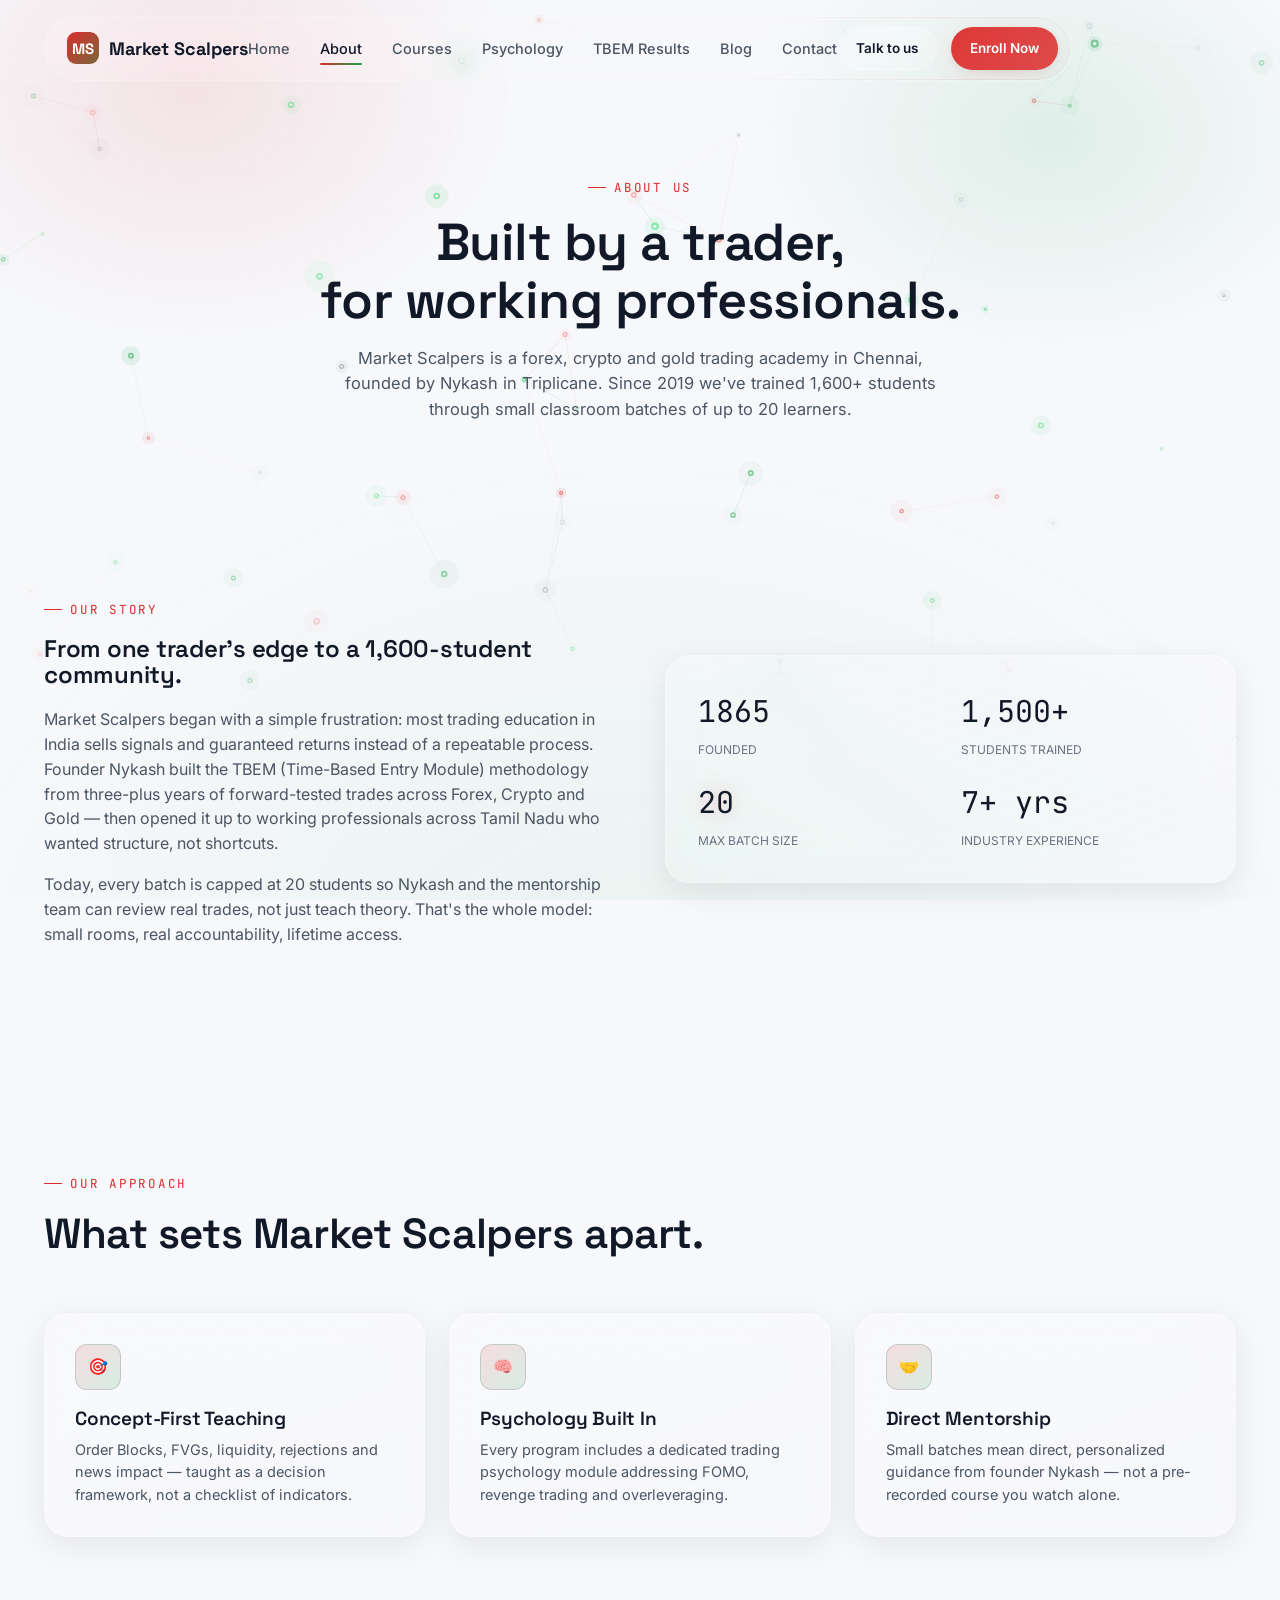
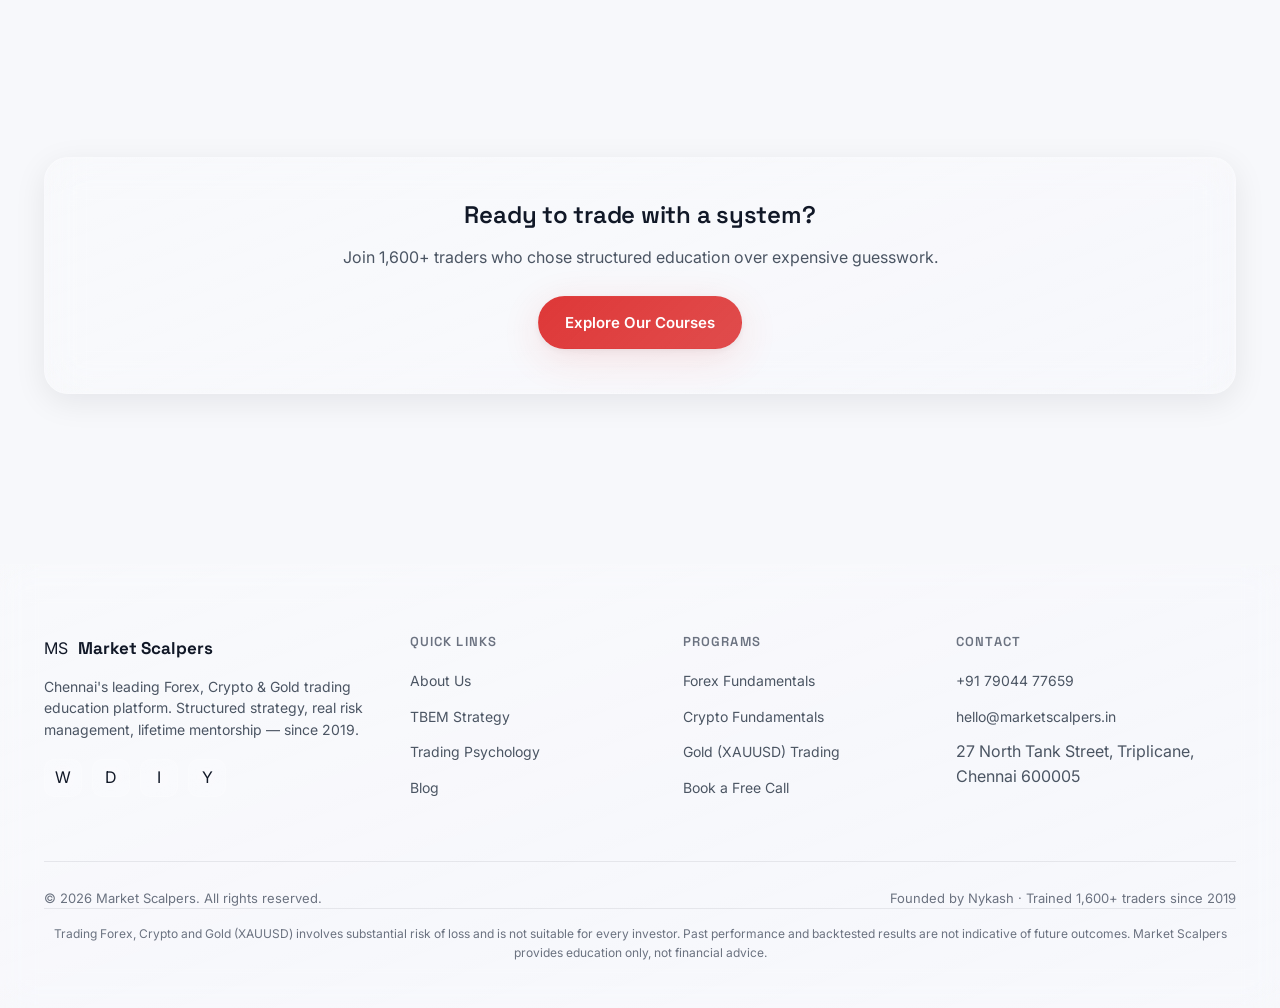
==== commit b45463ec: "MS-WebApp-V2" ====
--- a/about.html
+++ b/about.html
@@ -41,24 +41,24 @@
         <div class="glass reveal" style="padding:32px; transition-delay:.1s;">
           <div class="grid grid-2" style="gap:20px;">
             <div>
-              <div class="stat-num red" style="font-size:30px;">2019</div>
+              <div class="stat-num red" style="font-size:30px;" data-count-to="2019" data-count-type="year">2019</div>
               <div class="stat-label"
                 style="color:var(--ink-2); font-size:12px; text-transform:uppercase; margin-top:6px;">Founded</div>
             </div>
             <div>
-              <div class="stat-num green" style="font-size:30px;">1,600+</div>
+              <div class="stat-num green" style="font-size:30px;" data-count-to="1600" data-count-suffix="+" data-count-type="large">1,600+</div>
               <div class="stat-label"
                 style="color:var(--ink-2); font-size:12px; text-transform:uppercase; margin-top:6px;">Students Trained
               </div>
             </div>
             <div>
-              <div class="stat-num red" style="font-size:30px;">20</div>
+              <div class="stat-num red" style="font-size:30px;" data-count-to="20" data-count-type="number">20</div>
               <div class="stat-label"
                 style="color:var(--ink-2); font-size:12px; text-transform:uppercase; margin-top:6px;">Max Batch Size
               </div>
             </div>
             <div>
-              <div class="stat-num green" style="font-size:30px;">8+ yrs</div>
+              <div class="stat-num green" style="font-size:30px;" data-count-to="8" data-count-suffix="+ yrs" data-count-type="year">8+ yrs</div>
               <div class="stat-label"
                 style="color:var(--ink-2); font-size:12px; text-transform:uppercase; margin-top:6px;">Industry
                 Experience</div>
--- a/css/style.css
+++ b/css/style.css
@@ -1,7 +1,8 @@
 /* ==========================================================================
-   MARKET SCALPERS — Design System
+   MARKET SCALPERS — Design System v2.0
    Palette: white base with bold red/green market accents
    Type: Space Grotesk (display) / Inter (body) / JetBrains Mono (data)
+   Theme: Frosted Luminance Glassmorphism
    ========================================================================== */
 
 @import url('https://fonts.googleapis.com/css2?family=Space+Grotesk:wght@500;600;700&family=Inter:wght@400;500;600;700&family=JetBrains+Mono:wght@400;500;700&display=swap');
@@ -9,17 +10,11 @@
 :root {
   /* Core palette */
   --bg-0: #FFFFFF;
-  /* deepest background */
   --bg-1: #F7F8FB;
-  /* base background */
   --bg-2: #E7EBF0;
-  /* raised background */
   --ink-0: #111827;
-  /* primary text */
   --ink-1: #4B5563;
-  /* secondary text */
   --ink-2: #6B7280;
-  /* muted text */
 
   --red-500: #DC2D2D;
   --red-400: #E53E3E;
@@ -35,16 +30,18 @@
   --teal-400: var(--green-400);
   --teal-glow: var(--green-glow);
 
-  /* Glassmorphism helpers */
-  --glass-fill: rgba(255,255,255,0.62);
-  --glass-fill-strong: rgba(255,255,255,0.86);
-  --glass-border: rgba(255,255,255,0.45);
-  --glass-edge: rgba(255,255,255,0.06);
+  /* Unified Glassmorphism tokens */
+  --glass-bg: rgba(255, 255, 255, 0.12);
+  --glass-bg-strong: rgba(255, 255, 255, 0.22);
+  --glass-bg-nav: rgba(255, 255, 255, 0.14);
+  --glass-border: rgba(255, 255, 255, 0.25);
+  --glass-border-hover: rgba(255, 255, 255, 0.45);
+  --glass-edge: rgba(255, 255, 255, 0.08);
+  --glass-blur: blur(20px) saturate(140%);
+  --glass-blur-strong: blur(28px) saturate(160%);
 
   --line-0: rgba(17, 24, 39, .08);
   --line-1: rgba(17, 24, 39, .14);
-  --glass-fill: rgba(255, 255, 255, .78);
-  --glass-fill-strong: rgba(255, 255, 255, .92);
 
   --radius-s: 10px;
   --radius-m: 16px;
@@ -53,10 +50,14 @@
 
   --shadow-soft: 0 10px 30px rgba(17, 24, 39, .08);
   --shadow-deep: 0 25px 60px rgba(17, 24, 39, .12);
+  --shadow-glow-red: 0 0 30px rgba(220, 45, 45, .12);
+  --shadow-glow-green: 0 0 30px rgba(22, 163, 74, .12);
 
   --ease: cubic-bezier(.16, .8, .28, 1);
-}
-
+  --ease-bounce: cubic-bezier(.34, 1.56, .64, 1);
+}
+
+/* ============ Canvas background ============ */
 #candlesBg {
   position: fixed;
   inset: 0;
@@ -64,10 +65,11 @@
   width: 100%;
   height: 100%;
   pointer-events: none;
-  mask-image: radial-gradient(ellipse 90% 75% at 50% 20%, black 40%, transparent 85%);
-  -webkit-mask-image: radial-gradient(ellipse 90% 75% at 50% 20%, black 40%, transparent 85%);
-}
-
+  mask-image: radial-gradient(ellipse 100% 85% at 50% 30%, black 30%, transparent 80%);
+  -webkit-mask-image: radial-gradient(ellipse 100% 85% at 50% 30%, black 30%, transparent 80%);
+}
+
+/* ============ Reset ============ */
 * {
   box-sizing: border-box;
   margin: 0;
@@ -101,9 +103,9 @@
   inset: 0;
   z-index: -2;
   background:
-    radial-gradient(700px 540px at 15% 10%, rgba(220, 45, 45, .12), transparent 46%),
-    radial-gradient(700px 520px at 82% 15%, rgba(22, 163, 74, .12), transparent 42%),
-    radial-gradient(1200px 900px at 50% 110%, rgba(22, 163, 74, .08), transparent 60%);
+    radial-gradient(700px 540px at 15% 10%, rgba(220, 45, 45, .10), transparent 46%),
+    radial-gradient(700px 520px at 82% 15%, rgba(22, 163, 74, .10), transparent 42%),
+    radial-gradient(1200px 900px at 50% 110%, rgba(22, 163, 74, .06), transparent 60%);
 }
 
 body::after {
@@ -111,7 +113,7 @@
   position: fixed;
   inset: 0;
   z-index: -1;
-  opacity: .28;
+  opacity: .22;
   pointer-events: none;
   background-image:
     linear-gradient(rgba(17, 24, 39, .04) 1px, transparent 1px),
@@ -120,6 +122,7 @@
   mask-image: radial-gradient(ellipse 100% 80% at 50% 0%, black, transparent 75%);
 }
 
+/* ============ Typography ============ */
 h1,
 h2,
 h3,
@@ -186,6 +189,7 @@
   }
 }
 
+/* ============ Eyebrow ============ */
 .eyebrow {
   display: inline-flex;
   align-items: center;
@@ -221,76 +225,124 @@
   font-size: 17px;
 }
 
-/* ---------- Glassmorphism core ---------- */
+/* ==========================================================================
+   GLASSMORPHISM SYSTEM — Frosted Luminance
+   ========================================================================== */
+
+/* --- Shimmer border keyframes --- */
+@keyframes shimmer {
+  0%   { background-position: -200% 0; }
+  100% { background-position: 200% 0; }
+}
+
+@keyframes shimmerBorder {
+  0%   { opacity: 0; transform: rotate(0deg); }
+  50%  { opacity: 1; }
+  100% { opacity: 0; transform: rotate(360deg); }
+}
+
+/* --- Base glass tier --- */
 .glass {
-  background: linear-gradient(180deg, rgba(255,255,255,0.56), rgba(255,255,255,0.34));
-  border: 1px solid var(--glass-border);
+  background: linear-gradient(
+    160deg,
+    rgba(255, 255, 255, 0.18),
+    rgba(255, 255, 255, 0.08)
+  );
+  border: 1px solid rgba(255, 255, 255, 0.22);
   border-radius: var(--radius-l);
-  backdrop-filter: blur(18px) saturate(130%);
-  -webkit-backdrop-filter: blur(18px) saturate(130%);
-  box-shadow: 0 10px 28px rgba(2,6,23,0.06), inset 0 1px 0 var(--glass-edge);
+  backdrop-filter: var(--glass-blur);
+  -webkit-backdrop-filter: var(--glass-blur);
+  box-shadow:
+    0 8px 32px rgba(2, 6, 23, 0.08),
+    inset 0 1px 0 rgba(255, 255, 255, 0.12);
   position: relative;
-}
-
+  overflow: hidden;
+  transition:
+    transform 0.4s var(--ease),
+    box-shadow 0.4s var(--ease),
+    border-color 0.4s var(--ease);
+}
+
+/* Animated shimmer border overlay */
 .glass::before {
   content: "";
   position: absolute;
   inset: 0;
   border-radius: inherit;
   padding: 1px;
-  background: linear-gradient(160deg, rgba(255, 255, 255, .16), rgba(255, 255, 255, 0) 40%);
+  background: linear-gradient(
+    90deg,
+    transparent 0%,
+    rgba(255, 255, 255, 0.04) 25%,
+    rgba(255, 255, 255, 0.16) 50%,
+    rgba(255, 255, 255, 0.04) 75%,
+    transparent 100%
+  );
+  background-size: 200% 100%;
   -webkit-mask: linear-gradient(#000 0 0) content-box, linear-gradient(#000 0 0);
   -webkit-mask-composite: xor;
   mask-composite: exclude;
   pointer-events: none;
-}
-
+  animation: shimmer 6s ease-in-out infinite;
+}
+
+/* Inner glow — follows mouse via CSS custom props (set by JS) */
+.glass::after {
+  content: "";
+  position: absolute;
+  width: 300px;
+  height: 300px;
+  border-radius: 50%;
+  background: radial-gradient(
+    circle,
+    rgba(255, 255, 255, 0.08) 0%,
+    transparent 70%
+  );
+  top: var(--glow-y, -150px);
+  left: var(--glow-x, -150px);
+  transform: translate(-50%, -50%);
+  pointer-events: none;
+  opacity: 0;
+  transition: opacity 0.4s var(--ease);
+}
+
+.glass:hover::after {
+  opacity: 1;
+}
+
+/* Glass hover state */
+.glass:hover {
+  border-color: rgba(255, 255, 255, 0.38);
+  box-shadow:
+    0 12px 40px rgba(2, 6, 23, 0.12),
+    0 0 20px rgba(255, 255, 255, 0.04),
+    inset 0 1px 0 rgba(255, 255, 255, 0.18);
+}
+
+/* --- Strong glass tier --- */
 .glass-strong {
-  background: var(--glass-fill-strong);
-}
-
-/* ---------- Component-level glass refinements ---------- */
-.nav-glass {
-  display:flex;
-  align-items:center;
-  justify-content:space-between;
-  padding:10px 18px;
-  background: linear-gradient(180deg, rgba(255,255,255,0.38), rgba(255,255,255,0.18));
-  border: 1px solid rgba(255,255,255,0.32);
-  backdrop-filter: blur(12px) saturate(110%);
-  -webkit-backdrop-filter: blur(12px) saturate(110%);
-}
-
-.hero {
-  padding:56px 0 84px;
-}
-.hero .container .reveal {
-  background: linear-gradient(180deg, rgba(255,255,255,0.62), rgba(255,255,255,0.38));
-  border-radius: 18px;
-  padding: 28px;
-  border: 1px solid var(--glass-border);
-  box-shadow: 0 18px 48px rgba(2,6,23,0.06);
-}
-
-.site-footer {
-  background: linear-gradient(180deg, rgba(255,255,255,0.48), rgba(255,255,255,0.28));
-  border-top: 1px solid rgba(255,255,255,0.06);
-  backdrop-filter: blur(8px) saturate(105%);
-  padding:36px 0 28px;
-}
-
-.ticker-bar {
-  background: linear-gradient(90deg, rgba(255,255,255,0.06), rgba(255,255,255,0.02));
-  border-bottom: 1px solid rgba(255,255,255,0.04);
-}
-
-.chart-card {
-  background: linear-gradient(180deg, rgba(255,255,255,0.62), rgba(255,255,255,0.38));
-  border: 1px solid var(--glass-border);
-  box-shadow: 0 28px 80px rgba(2,6,23,0.06);
-}
-
-/* ---------- Buttons ---------- */
+  background: linear-gradient(
+    160deg,
+    rgba(255, 255, 255, 0.28),
+    rgba(255, 255, 255, 0.14)
+  );
+  border: 1px solid rgba(255, 255, 255, 0.32);
+  backdrop-filter: var(--glass-blur-strong);
+  -webkit-backdrop-filter: var(--glass-blur-strong);
+  box-shadow:
+    0 12px 40px rgba(2, 6, 23, 0.10),
+    inset 0 1px 0 rgba(255, 255, 255, 0.16);
+}
+
+.glass-strong:hover {
+  border-color: rgba(255, 255, 255, 0.48);
+  box-shadow:
+    0 16px 48px rgba(2, 6, 23, 0.14),
+    0 0 28px rgba(255, 255, 255, 0.06),
+    inset 0 1px 0 rgba(255, 255, 255, 0.22);
+}
+
+/* ============ Buttons ============ */
 .btn {
   display: inline-flex;
   align-items: center;
@@ -306,9 +358,9 @@
 }
 
 .btn-primary {
-  background: linear-gradient(135deg, rgba(220,45,45,0.95), rgba(220,45,45,0.85));
+  background: linear-gradient(135deg, rgba(220, 45, 45, 0.95), rgba(220, 45, 45, 0.85));
   color: #FFFFFF;
-  box-shadow: 0 10px 40px rgba(220,45,45,0.12), 0 2px 6px rgba(0,0,0,0.06);
+  box-shadow: 0 10px 40px rgba(220, 45, 45, 0.12), 0 2px 6px rgba(0, 0, 0, 0.06);
 }
 
 .btn-primary:hover {
@@ -317,14 +369,14 @@
 }
 
 .btn-ghost {
-  background: linear-gradient(180deg, rgba(255,255,255,0.42), rgba(255,255,255,0.28));
-  border: 1px solid var(--glass-border);
+  background: linear-gradient(180deg, rgba(255, 255, 255, 0.22), rgba(255, 255, 255, 0.10));
+  border: 1px solid rgba(255, 255, 255, 0.28);
   color: var(--ink-0);
   backdrop-filter: blur(10px) saturate(120%);
 }
 
 .btn-ghost:hover {
-  border-color: rgba(22,163,74,0.9);
+  border-color: rgba(22, 163, 74, 0.9);
   color: var(--green-500);
   transform: translateY(-2px) scale(1.01);
 }
@@ -334,7 +386,9 @@
   font-size: 13.5px;
 }
 
-/* ---------- Nav ---------- */
+/* ==========================================================================
+   NAVBAR — Animated Frosted Navigation
+   ========================================================================== */
 .site-nav {
   position: fixed;
   top: 0;
@@ -342,6 +396,11 @@
   right: 0;
   z-index: 100;
   padding: 16px 0;
+  transition: padding 0.3s var(--ease);
+}
+
+.site-nav.scrolled {
+  padding: 8px 0;
 }
 
 .nav-inner {
@@ -354,23 +413,85 @@
 }
 
 .nav-glass {
-  background: rgba(255, 255, 255, .86);
-  border: 1px solid var(--line-0);
-  backdrop-filter: blur(18px) saturate(160%);
-  -webkit-backdrop-filter: blur(18px) saturate(160%);
+  display: flex;
+  align-items: center;
+  justify-content: space-between;
+  padding: 10px 12px 10px 22px;
+  background: linear-gradient(
+    160deg,
+    rgba(255, 255, 255, 0.16),
+    rgba(255, 255, 255, 0.06)
+  );
+  border: 1px solid rgba(255, 255, 255, 0.18);
+  backdrop-filter: blur(16px) saturate(130%);
+  -webkit-backdrop-filter: blur(16px) saturate(130%);
   border-radius: 999px;
-  padding: 10px 12px 10px 22px;
-  display: flex;
-  align-items: center;
-  justify-content: space-between;
-  transition: background .3s var(--ease), box-shadow .3s var(--ease);
-}
-
+  transition:
+    background 0.4s var(--ease),
+    box-shadow 0.4s var(--ease),
+    border-color 0.4s var(--ease);
+  position: relative;
+  overflow: hidden;
+}
+
+/* Nav shimmer effect */
+.nav-glass::before {
+  content: "";
+  position: absolute;
+  inset: 0;
+  border-radius: inherit;
+  padding: 1px;
+  background: linear-gradient(
+    90deg,
+    transparent 0%,
+    rgba(255, 255, 255, 0.06) 30%,
+    rgba(220, 45, 45, 0.08) 45%,
+    rgba(22, 163, 74, 0.08) 55%,
+    rgba(255, 255, 255, 0.06) 70%,
+    transparent 100%
+  );
+  background-size: 200% 100%;
+  -webkit-mask: linear-gradient(#000 0 0) content-box, linear-gradient(#000 0 0);
+  -webkit-mask-composite: xor;
+  mask-composite: exclude;
+  pointer-events: none;
+  animation: shimmer 8s ease-in-out infinite;
+}
+
+/* Scrolled state: frosted with gradient glow bottom border */
 .site-nav.scrolled .nav-glass {
-  box-shadow: var(--shadow-soft);
-  background: rgba(255, 255, 255, .98);
-}
-
+  background: linear-gradient(
+    160deg,
+    rgba(255, 255, 255, 0.28),
+    rgba(255, 255, 255, 0.12)
+  );
+  border-color: rgba(255, 255, 255, 0.30);
+  box-shadow:
+    var(--shadow-soft),
+    0 1px 0 0 rgba(220, 45, 45, 0.08),
+    0 2px 0 0 rgba(22, 163, 74, 0.06);
+}
+
+/* Bottom gradient glow on scroll */
+.site-nav.scrolled .nav-glass::after {
+  content: "";
+  position: absolute;
+  bottom: -1px;
+  left: 10%;
+  right: 10%;
+  height: 2px;
+  background: linear-gradient(90deg, var(--red-500), var(--green-500));
+  border-radius: 2px;
+  opacity: 0.5;
+  animation: navGlowPulse 3s ease-in-out infinite;
+}
+
+@keyframes navGlowPulse {
+  0%, 100% { opacity: 0.3; transform: scaleX(0.8); }
+  50% { opacity: 0.6; transform: scaleX(1); }
+}
+
+/* Brand */
 .brand {
   display: flex;
   align-items: center;
@@ -385,14 +506,28 @@
   height: 32px;
   border-radius: 9px;
   background: linear-gradient(135deg, var(--red-500), var(--green-500));
+  background-size: 200% 200%;
   display: flex;
   align-items: center;
   justify-content: center;
   color: #FFFFFF;
   font-size: 15px;
   font-weight: 800;
-}
-
+  animation: brandGradientRotate 4s ease-in-out infinite;
+  transition: transform 0.3s var(--ease-bounce);
+}
+
+.brand:hover .mark {
+  transform: scale(1.1) rotate(5deg);
+}
+
+@keyframes brandGradientRotate {
+  0%   { background-position: 0% 50%; }
+  50%  { background-position: 100% 50%; }
+  100% { background-position: 0% 50%; }
+}
+
+/* Nav links with animated gradient underline */
 .nav-links {
   display: flex;
   align-items: center;
@@ -403,28 +538,41 @@
   font-size: 14.5px;
   font-weight: 500;
   color: var(--ink-1);
-  transition: color .2s;
   position: relative;
-}
-
-.nav-links a:hover {
-  color: var(--red-500);
-}
-
-.nav-links a:hover,
-.nav-links a.active {
-  color: var(--ink-0);
-}
-
-.nav-links a.active::after {
+  padding: 4px 0;
+  transition: color 0.3s var(--ease), transform 0.3s var(--ease);
+}
+
+/* Gradient underline — slides in on hover */
+.nav-links a::after {
   content: "";
   position: absolute;
   left: 0;
   right: 0;
-  bottom: -6px;
+  bottom: -4px;
   height: 2px;
   background: linear-gradient(90deg, var(--red-500), var(--green-500));
   border-radius: 2px;
+  transform: scaleX(0);
+  transform-origin: center;
+  transition: transform 0.35s var(--ease);
+}
+
+.nav-links a:hover {
+  color: var(--ink-0);
+  transform: translateY(-1px);
+}
+
+.nav-links a:hover::after {
+  transform: scaleX(1);
+}
+
+.nav-links a.active {
+  color: var(--ink-0);
+}
+
+.nav-links a.active::after {
+  transform: scaleX(1);
 }
 
 .nav-cta {
@@ -441,6 +589,7 @@
   font-size: 22px;
 }
 
+/* Mobile nav with staggered cascade */
 @media (max-width:900px) {
   .nav-links {
     position: fixed;
@@ -450,9 +599,14 @@
     flex-direction: column;
     align-items: flex-start;
     gap: 0;
-    background: rgba(13, 16, 23, .92);
-    backdrop-filter: blur(20px);
-    border: 1px solid var(--line-0);
+    background: linear-gradient(
+      180deg,
+      rgba(255, 255, 255, 0.16),
+      rgba(255, 255, 255, 0.06)
+    );
+    backdrop-filter: blur(24px) saturate(140%);
+    -webkit-backdrop-filter: blur(24px) saturate(140%);
+    border: 1px solid rgba(255, 255, 255, 0.18);
     border-radius: 20px;
     padding: 10px;
     transform: translateY(-12px) scale(.98);
@@ -467,14 +621,34 @@
     pointer-events: auto;
   }
 
+  /* Staggered cascade animation for mobile links */
+  .nav-links li {
+    opacity: 0;
+    transform: translateX(-16px);
+    transition: opacity 0.3s var(--ease), transform 0.3s var(--ease);
+  }
+
+  .nav-links.open li:nth-child(1) { opacity: 1; transform: translateX(0); transition-delay: 0.05s; }
+  .nav-links.open li:nth-child(2) { opacity: 1; transform: translateX(0); transition-delay: 0.10s; }
+  .nav-links.open li:nth-child(3) { opacity: 1; transform: translateX(0); transition-delay: 0.15s; }
+  .nav-links.open li:nth-child(4) { opacity: 1; transform: translateX(0); transition-delay: 0.20s; }
+  .nav-links.open li:nth-child(5) { opacity: 1; transform: translateX(0); transition-delay: 0.25s; }
+  .nav-links.open li:nth-child(6) { opacity: 1; transform: translateX(0); transition-delay: 0.30s; }
+  .nav-links.open li:nth-child(7) { opacity: 1; transform: translateX(0); transition-delay: 0.35s; }
+
   .nav-links a {
     width: 100%;
     padding: 13px 14px;
     border-radius: 12px;
   }
 
+  .nav-links a::after {
+    display: none; /* No underline in mobile — whole row highlights */
+  }
+
   .nav-links a:hover {
-    background: var(--glass-fill);
+    background: rgba(255, 255, 255, 0.12);
+    transform: none;
   }
 
   .nav-toggle {
@@ -486,13 +660,18 @@
   }
 }
 
-/* ---------- Ticker strip ---------- */
+/* ============ Ticker strip ============ */
 .ticker-bar {
   position: relative;
-  border-top: 1px solid rgba(17, 24, 39, .08);
-  border-bottom: 1px solid rgba(17, 24, 39, .08);
-  background: rgba(255, 255, 255, .9);
-  backdrop-filter: blur(16px);
+  border-top: 1px solid var(--line-0);
+  border-bottom: 1px solid var(--line-0);
+  background: linear-gradient(
+    160deg,
+    rgba(255, 255, 255, 0.14),
+    rgba(255, 255, 255, 0.06)
+  );
+  backdrop-filter: blur(16px) saturate(130%);
+  -webkit-backdrop-filter: blur(16px) saturate(130%);
   overflow: hidden;
   padding: 14px 0;
   box-shadow: 0 18px 40px rgba(17, 24, 39, .06);
@@ -502,6 +681,7 @@
   display: flex;
   gap: 0;
   width: max-content;
+  min-width: 100%;
   animation: ticker-scroll 34s linear infinite;
 }
 
@@ -513,7 +693,6 @@
   from {
     transform: translateX(0);
   }
-
   to {
     transform: translateX(-50%);
   }
@@ -531,7 +710,7 @@
 }
 
 .ticker-item:hover {
-  background: rgba(255, 255, 255, .65);
+  background: rgba(255, 255, 255, .12);
   transform: translateY(-1px);
 }
 
@@ -572,7 +751,7 @@
   letter-spacing: .02em;
 }
 
-/* ---------- Hero ---------- */
+/* ============ Hero ============ */
 .hero {
   padding: 190px 0 90px;
   position: relative;
@@ -593,6 +772,20 @@
   .hero {
     padding: 150px 0 60px;
   }
+}
+
+.hero .container .reveal {
+  background: linear-gradient(
+    160deg,
+    rgba(255, 255, 255, 0.20),
+    rgba(255, 255, 255, 0.08)
+  );
+  border-radius: 18px;
+  padding: 28px;
+  border: 1px solid rgba(255, 255, 255, 0.22);
+  box-shadow: 0 18px 48px rgba(2, 6, 23, 0.06);
+  backdrop-filter: blur(16px) saturate(130%);
+  -webkit-backdrop-filter: blur(16px) saturate(130%);
 }
 
 .hero h1 {
@@ -626,6 +819,7 @@
   min-width: 170px;
 }
 
+/* ============ Stats — Animated Numbers ============ */
 .hero-stats {
   display: flex;
   gap: 36px;
@@ -646,13 +840,48 @@
   margin-top: 4px;
 }
 
-/* Signature element: annotated chart card */
+/* Stat number animation states */
+.stat-num {
+  display: inline-block;
+  transition: text-shadow 0.5s var(--ease), transform 0.4s var(--ease-bounce);
+}
+
+.stat-num.counting {
+  will-change: contents;
+}
+
+.stat-num.counted {
+  animation: statLand 0.6s var(--ease-bounce);
+}
+
+.stat-num.counted.red {
+  text-shadow: 0 0 20px rgba(220, 45, 45, 0.35);
+}
+
+.stat-num.counted.green {
+  text-shadow: 0 0 20px rgba(22, 163, 74, 0.35);
+}
+
+.stat-num.counted:not(.red):not(.green) {
+  text-shadow: 0 0 20px rgba(17, 24, 39, 0.15);
+}
+
+@keyframes statLand {
+  0%   { transform: scale(1.15); }
+  50%  { transform: scale(0.96); }
+  100% { transform: scale(1); }
+}
+
+/* Stat glow that fades out after landing */
+@keyframes statGlow {
+  0%   { text-shadow: 0 0 24px currentColor; }
+  100% { text-shadow: 0 0 0px currentColor; }
+}
+
+/* ============ Chart card ============ */
 .chart-card {
   padding: 26px;
   border-radius: var(--radius-xl);
-  background: rgba(255, 255, 255, .92);
-  border: 1px solid rgba(17, 24, 39, .08);
-  box-shadow: 0 28px 80px rgba(17, 24, 39, .08);
 }
 
 .chart-card .chart-head {
@@ -722,7 +951,7 @@
   box-shadow: 0 0 0 6px rgba(255, 255, 255, .05);
 }
 
-/* ---------- Cards / grids ---------- */
+/* ============ Cards / grids ============ */
 .grid {
   display: grid;
   gap: 24px;
@@ -741,7 +970,6 @@
 }
 
 @media (max-width:980px) {
-
   .grid-3,
   .grid-4 {
     grid-template-columns: repeat(2, 1fr);
@@ -749,7 +977,6 @@
 }
 
 @media (max-width:640px) {
-
   .grid-3,
   .grid-4,
   .grid-2 {
@@ -757,14 +984,15 @@
   }
 }
 
+/* Feature cards */
 .feature-card {
   padding: 30px;
-  transition: transform .3s var(--ease), border-color .3s;
+  transition: transform .35s var(--ease), border-color .35s var(--ease), box-shadow .35s var(--ease);
 }
 
 .feature-card:hover {
-  transform: translateY(-6px);
-  border-color: var(--line-1);
+  transform: translateY(-6px) scale(1.02);
+  border-color: rgba(255, 255, 255, 0.40);
 }
 
 .feature-card .icon {
@@ -825,6 +1053,12 @@
   display: flex;
   flex-direction: column;
   height: 100%;
+  transition: transform .35s var(--ease), border-color .35s var(--ease), box-shadow .35s var(--ease);
+}
+
+.course-card:hover {
+  transform: translateY(-6px) scale(1.02);
+  border-color: rgba(255, 255, 255, 0.40);
 }
 
 .course-card .tag {
@@ -923,12 +1157,14 @@
 .testi-wrap {
   position: relative;
   overflow: hidden;
+  width: 100%;
 }
 
 .testi-track {
   display: flex;
   gap: 24px;
   transition: transform .5s var(--ease);
+  width: 100%;
 }
 
 .testi-card {
@@ -1114,12 +1350,13 @@
   width: 100%;
   padding: 13px 16px;
   border-radius: 12px;
-  background: rgba(255, 255, 255, .04);
-  border: 1px solid var(--line-0);
+  background: rgba(255, 255, 255, .08);
+  border: 1px solid rgba(255, 255, 255, 0.18);
   color: var(--ink-0);
   font-family: inherit;
   font-size: 14.5px;
-  transition: border-color .25s;
+  transition: border-color .25s, box-shadow .25s;
+  backdrop-filter: blur(8px);
 }
 
 .field input:focus,
@@ -1127,6 +1364,7 @@
 .field textarea:focus {
   outline: none;
   border-color: var(--green-500);
+  box-shadow: 0 0 0 3px rgba(22, 163, 74, 0.1);
 }
 
 .field textarea {
@@ -1170,7 +1408,7 @@
   width: 38px;
   height: 38px;
   border-radius: 10px;
-  background: var(--glass-fill-strong);
+  background: rgba(255, 255, 255, 0.14);
   display: flex;
   align-items: center;
   justify-content: center;
@@ -1199,18 +1437,20 @@
   width: 38px;
   height: 38px;
   border-radius: 10px;
-  background: var(--glass-fill-strong);
+  background: rgba(255, 255, 255, 0.14);
   display: flex;
   align-items: center;
   justify-content: center;
-  border: 1px solid var(--line-0);
+  border: 1px solid rgba(255, 255, 255, 0.18);
   transition: all .25s;
+  backdrop-filter: blur(8px);
 }
 
 .social-row a:hover {
   border-color: var(--green-500);
   color: var(--green-500);
   transform: translateY(-2px);
+  box-shadow: 0 0 12px rgba(22, 163, 74, 0.15);
 }
 
 /* Page hero (inner pages) */
@@ -1236,7 +1476,14 @@
 
 /* Footer */
 .site-footer {
-  border-top: 1px solid var(--line-0);
+  background: linear-gradient(
+    160deg,
+    rgba(255, 255, 255, 0.16),
+    rgba(255, 255, 255, 0.06)
+  );
+  border-top: 1px solid rgba(255, 255, 255, 0.12);
+  backdrop-filter: blur(16px) saturate(130%);
+  -webkit-backdrop-filter: blur(16px) saturate(130%);
   padding: 70px 0 30px;
   margin-top: 60px;
 }
@@ -1336,7 +1583,7 @@
   }
 }
 
-/* ---------- Mobile refinements (phones) ---------- */
+/* ============ Mobile refinements (phones) ============ */
 @media (max-width:480px) {
   html, body { font-size: 15px; }
 
@@ -1373,16 +1620,34 @@
   /* Course cards and feature card padding reduction */
   .feature-card, .course-card { padding: 18px; }
 
+  /* Countdown and testimonials must stack instead of overflowing */
+  .countdown-card {
+    flex-direction: column;
+    align-items: flex-start;
+    gap: 16px;
+    padding: 20px;
+  }
+  .countdown-units {
+    width: 100%;
+    justify-content: space-between;
+    gap: 10px;
+  }
+  .countdown-units .unit { min-width: 0; flex: 1; }
+  .testi-wrap { overflow: hidden; }
+  .testi-card { min-width: 100%; padding: 22px; }
+
   /* Hide heavy canvas on small devices for performance */
   #candlesBg { display: none; }
 }
 
-/* ---------- Small tablet tweaks ---------- */
+/* ============ Small tablet tweaks ============ */
 @media (min-width:481px) and (max-width:860px) {
   .hero { padding: 140px 0 48px; }
   .hero h1 { font-size: clamp(30px, 6.4vw, 48px); }
   .nav-inner { padding: 0 18px; }
   .chart-card svg { height: 220px; }
+  .countdown-card { flex-direction: column; align-items: flex-start; }
+  .countdown-units { gap: 10px; }
 }
 
 :focus-visible {
